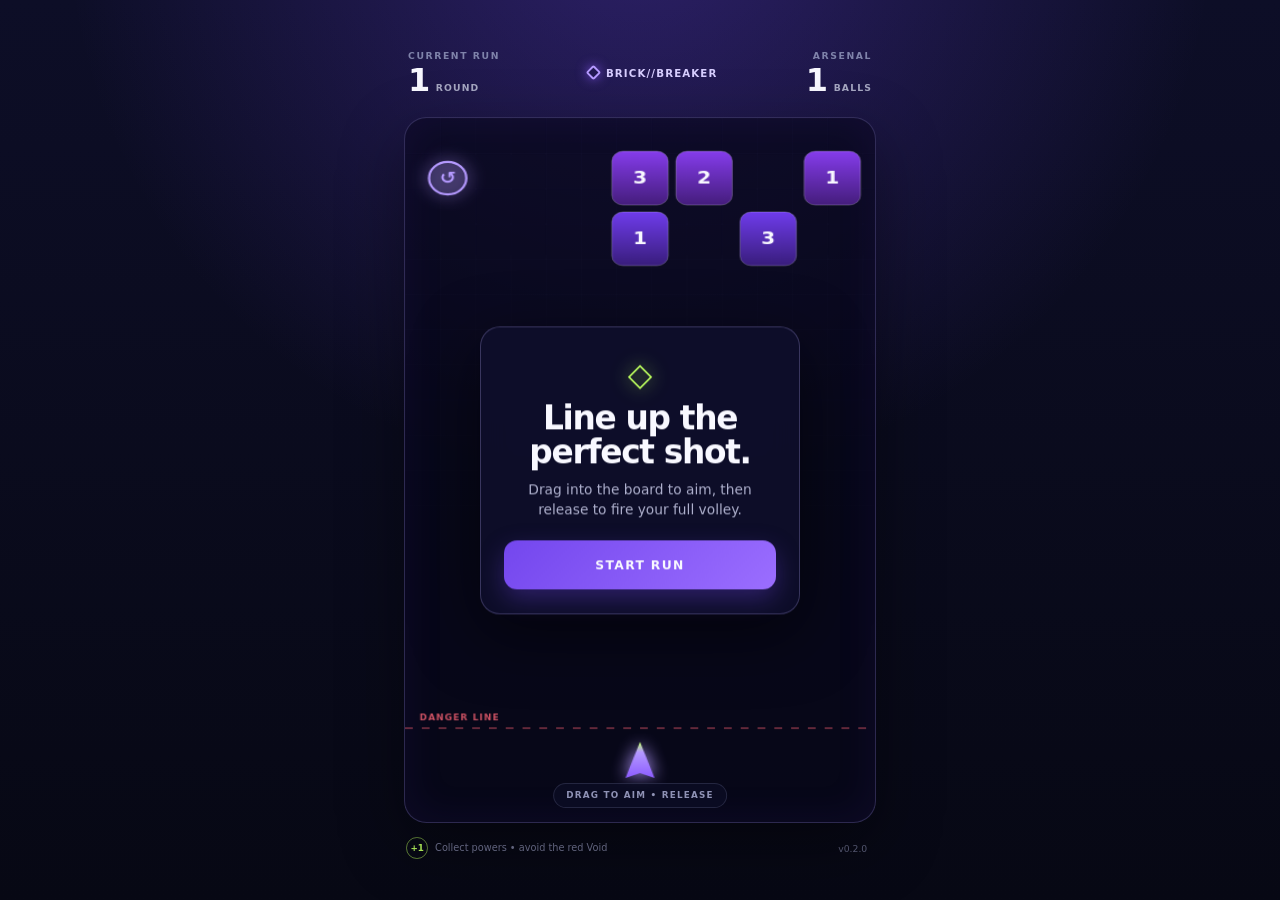
==== index.html @ b4776c62 "Update index.html" ====
<!doctype html>
<html lang="en">
  <head>
    <meta charset="UTF-8" />
    <meta name="viewport" content="width=device-width, initial-scale=1, viewport-fit=cover, user-scalable=no" />
    <meta name="theme-color" content="#08091b" />
    <meta name="description" content="A neon mobile brick-breaker prototype." />
    <title>Brick Breaker Prototype</title>
    <style>
:root {
  color-scheme: dark;
  font-family: Inter, ui-sans-serif, system-ui, -apple-system, BlinkMacSystemFont, "Segoe UI", sans-serif;
  background: #08091b;
  color: #f8f8ff;
  font-synthesis: none;
  --violet: #8c5cff;
  --violet-bright: #b59aff;
  --lime: #bcff5f;
  --cyan: #4fe6ff;
  --coral: #ff6577;
  --panel: rgba(19, 20, 53, 0.86);
}

* {
  box-sizing: border-box;
}

html,
body {
  min-height: 100%;
  margin: 0;
  overscroll-behavior: none;
  background:
    radial-gradient(circle at 50% -10%, rgba(118, 74, 255, 0.3), transparent 36rem),
    linear-gradient(180deg, #0d0e27 0%, #070814 100%);
}

body {
  min-height: 100svh;
  display: grid;
  place-items: center;
  overflow: hidden;
  touch-action: none;
}

button,
input {
  font: inherit;
}

button {
  color: inherit;
}

.app-shell {
  width: min(100%, 31rem);
  height: 100svh;
  max-height: 58rem;
  display: grid;
  grid-template-rows: auto minmax(0, 1fr) auto;
  gap: 0.65rem;
  padding: max(0.7rem, env(safe-area-inset-top)) 0.75rem max(0.65rem, env(safe-area-inset-bottom));
}

.topbar,
.footer-bar {
  display: flex;
  align-items: center;
  justify-content: space-between;
}

.topbar {
  min-height: 4.3rem;
  padding: 0 0.25rem;
}

.eyebrow {
  margin: 0 0 0.18rem;
  color: #7f83aa;
  font-size: 0.58rem;
  font-weight: 800;
  letter-spacing: 0.17em;
}

.stat {
  display: flex;
  align-items: baseline;
  gap: 0.35rem;
  margin: 0;
}

.stat span {
  font-size: clamp(1.45rem, 7vw, 2rem);
  font-weight: 900;
  line-height: 1;
}

.stat small {
  color: #a6a7c2;
  font-size: 0.58rem;
  font-weight: 750;
  letter-spacing: 0.12em;
}

.align-right {
  text-align: right;
}

.align-right .stat {
  justify-content: flex-end;
}

.brand {
  display: flex;
  align-items: center;
  gap: 0.42rem;
  color: #d7ceff;
  font-size: 0.64rem;
  font-weight: 900;
  letter-spacing: 0.11em;
}

.brand-mark {
  width: 0.68rem;
  height: 0.68rem;
  transform: rotate(45deg);
  border: 2px solid var(--violet-bright);
  border-radius: 0.14rem;
  box-shadow: 0 0 12px rgba(140, 92, 255, 0.8);
}

.game-frame {
  position: relative;
  min-height: 0;
  overflow: hidden;
  border: 1px solid rgba(167, 149, 255, 0.24);
  border-radius: 1.4rem;
  background: rgba(7, 8, 25, 0.72);
  box-shadow:
    0 1.4rem 4rem rgba(0, 0, 0, 0.38),
    inset 0 0 2.5rem rgba(85, 52, 190, 0.1);
  isolation: isolate;
}

.game-frame::before {
  content: "";
  position: absolute;
  inset: 0;
  z-index: -1;
  opacity: 0.22;
  background-image:
    linear-gradient(rgba(118, 120, 177, 0.12) 1px, transparent 1px),
    linear-gradient(90deg, rgba(118, 120, 177, 0.12) 1px, transparent 1px);
  background-size: 2.2rem 2.2rem;
  mask-image: linear-gradient(to bottom, black, transparent 82%);
}

#game-canvas {
  width: 100%;
  height: 100%;
  display: block;
  touch-action: none;
}

.overlay-card {
  position: absolute;
  top: 50%;
  left: 50%;
  width: min(84%, 20rem);
  transform: translate(-50%, -50%);
  padding: 1.65rem 1.45rem 1.45rem;
  text-align: center;
  border: 1px solid rgba(188, 176, 255, 0.25);
  border-radius: 1.25rem;
  background: rgba(14, 15, 42, 0.93);
  box-shadow: 0 1.2rem 4rem rgba(0, 0, 0, 0.55);
  backdrop-filter: blur(14px);
  transition: opacity 180ms ease, transform 180ms ease;
}

.overlay-card.hidden {
  pointer-events: none;
  opacity: 0;
  transform: translate(-50%, -46%) scale(0.96);
}

.overlay-card h1,
.overlay-card h2 {
  margin: 0.45rem 0 0.55rem;
  font-size: clamp(1.45rem, 7vw, 2.05rem);
  line-height: 1.05;
  letter-spacing: -0.04em;
}

.overlay-card p:not(.eyebrow) {
  margin: 0 auto 1.25rem;
  color: #aeb0cd;
  font-size: 0.86rem;
  line-height: 1.5;
}

.card-icon {
  display: grid;
  width: 2.5rem;
  height: 2.5rem;
  margin: 0 auto;
  place-items: center;
  color: var(--lime);
  font-size: 2rem;
  text-shadow: 0 0 18px rgba(188, 255, 95, 0.85);
}

.card-icon.danger {
  color: var(--coral);
  text-shadow: 0 0 18px rgba(255, 101, 119, 0.8);
}

.primary-button {
  width: 100%;
  min-height: 3.1rem;
  padding: 0.8rem 1rem;
  border: 0;
  border-radius: 0.82rem;
  background: linear-gradient(135deg, #7447ee, #9b6eff);
  box-shadow: 0 0.6rem 1.5rem rgba(107, 66, 226, 0.34);
  font-size: 0.77rem;
  font-weight: 900;
  letter-spacing: 0.11em;
  cursor: pointer;
}

.primary-button:active {
  transform: translateY(1px);
}

.status-pill {
  position: absolute;
  left: 50%;
  bottom: 0.9rem;
  transform: translateX(-50%);
  padding: 0.42rem 0.75rem;
  white-space: nowrap;
  border: 1px solid rgba(155, 159, 205, 0.18);
  border-radius: 999px;
  background: rgba(13, 14, 37, 0.76);
  color: #8f92b5;
  font-size: 0.55rem;
  font-weight: 800;
  letter-spacing: 0.14em;
  pointer-events: none;
  transition: opacity 160ms ease;
}

.footer-bar {
  min-height: 1.8rem;
  padding: 0 0.15rem;
  color: #767998;
  font-size: 0.61rem;
}

.footer-bar p {
  margin: 0;
}

.pickup-dot {
  display: inline-grid;
  min-width: 1.35rem;
  height: 1.35rem;
  margin-right: 0.25rem;
  place-items: center;
  border: 1px solid rgba(188, 255, 95, 0.5);
  border-radius: 50%;
  color: var(--lime);
  font-size: 0.55rem;
  font-weight: 900;
}

.version-button,
.icon-button {
  border: 0;
  background: transparent;
  cursor: pointer;
}

.version-button {
  padding: 0.4rem;
  color: #5f627e;
  font-size: 0.58rem;
}

.test-dialog {
  width: min(calc(100% - 2rem), 22rem);
  padding: 0;
  border: 1px solid rgba(181, 154, 255, 0.3);
  border-radius: 1.25rem;
  background: #12132f;
  color: #f8f8ff;
  box-shadow: 0 2rem 6rem rgba(0, 0, 0, 0.66);
}

.test-dialog::backdrop {
  background: rgba(4, 5, 15, 0.76);
  backdrop-filter: blur(5px);
}

.test-dialog form {
  display: grid;
  gap: 1rem;
  padding: 1.35rem;
}

.dialog-heading {
  display: flex;
  align-items: flex-start;
  justify-content: space-between;
}

.dialog-heading h2 {
  margin: 0;
  font-size: 1.45rem;
}

.icon-button {
  color: #8d90ad;
  font-size: 1.5rem;
}

.test-dialog label {
  display: grid;
  gap: 0.45rem;
  color: #9fa2c0;
  font-size: 0.72rem;
  font-weight: 750;
}

.test-dialog input {
  width: 100%;
  padding: 0.8rem;
  border: 1px solid rgba(167, 149, 255, 0.2);
  border-radius: 0.7rem;
  outline: none;
  background: #0b0c23;
  color: white;
}

.test-dialog input:focus {
  border-color: var(--violet);
  box-shadow: 0 0 0 3px rgba(140, 92, 255, 0.15);
}

.test-toggle {
  display: flex !important;
  grid-template-columns: none !important;
  align-items: center;
  gap: 0.65rem !important;
}

.test-toggle input {
  width: 1.05rem;
  height: 1.05rem;
  accent-color: var(--violet);
}

@media (min-width: 40rem) and (min-height: 50rem) {
  .app-shell {
    height: min(94svh, 58rem);
  }
}

@media (max-height: 42rem) {
  .app-shell {
    gap: 0.35rem;
    padding-block: 0.35rem;
  }

  .topbar {
    min-height: 3.1rem;
  }

  .footer-bar {
    display: none;
  }
}

    </style>
  </head>
  <body>
    <main class="app-shell">
      <header class="topbar">
        <div>
          <p class="eyebrow">CURRENT RUN</p>
          <p class="stat"><span id="round-value">1</span><small>ROUND</small></p>
        </div>
        <div class="brand" aria-label="Brick Breaker prototype">
          <span class="brand-mark"></span>
          <span>BRICK//BREAKER</span>
        </div>
        <div class="align-right">
          <p class="eyebrow">ARSENAL</p>
          <p class="stat"><span id="ball-value">1</span><small>BALLS</small></p>
        </div>
      </header>

      <section class="game-frame" aria-label="Game board">
        <canvas id="game-canvas" width="420" height="720"></canvas>

        <div id="start-card" class="overlay-card">
          <span class="card-icon">◇</span>
          <h1>Line up the perfect shot.</h1>
          <p>Drag into the board to aim, then release to fire your full volley.</p>
          <button id="start-button" class="primary-button">START RUN</button>
        </div>

        <div id="game-over-card" class="overlay-card hidden">
          <span class="card-icon danger">×</span>
          <p class="eyebrow">RUN OVER</p>
          <h2>Round <span id="final-round">1</span></h2>
          <p>The advancing bricks reached your line.</p>
          <button id="restart-button" class="primary-button">TRY AGAIN</button>
        </div>

        <div id="status-pill" class="status-pill">DRAG TO AIM • RELEASE</div>
      </section>

      <footer class="footer-bar">
        <p><span class="pickup-dot">+1</span> Collect powers • avoid the red Void</p>
        <button id="version-button" class="version-button" aria-label="Version 0.2.0">v0.2.0</button>
      </footer>
    </main>

    <dialog id="test-dialog" class="test-dialog">
      <form method="dialog">
        <div class="dialog-heading">
          <div>
            <p class="eyebrow">HIDDEN TOOL</p>
            <h2>Test Mode</h2>
          </div>
          <button class="icon-button" value="cancel" aria-label="Close test mode">×</button>
        </div>
        <label>
          Starting round
          <input id="test-round" type="number" min="1" max="100" value="1" />
        </label>
        <label>
          Starting balls
          <input id="test-balls" type="number" min="1" max="100" value="1" />
        </label>
        <label class="test-toggle">
          <input id="test-powerups" type="checkbox" />
          Start with every power-up and hazard
        </label>
        <button id="apply-test-button" class="primary-button" value="default">APPLY &amp; RESTART</button>
      </form>
    </dialog>

    <script>
"use strict";

const canvas = document.querySelector("#game-canvas");
const ctx = canvas.getContext("2d");
const roundValue = document.querySelector("#round-value");
const ballValue = document.querySelector("#ball-value");
const startCard = document.querySelector("#start-card");
const gameOverCard = document.querySelector("#game-over-card");
const finalRound = document.querySelector("#final-round");
const statusPill = document.querySelector("#status-pill");
const testDialog = document.querySelector("#test-dialog");
const testRound = document.querySelector("#test-round");
const testBalls = document.querySelector("#test-balls");
const testPowerups = document.querySelector("#test-powerups");

const WORLD = { width: 420, height: 720 };
const SETTINGS = {
  columns: 7,
  sidePadding: 13,
  topPadding: 34,
  rowHeight: 62,
  brickGap: 7,
  brickRadius: 10,
  ballRadius: 5,
  ballSpeed: 520,
  launchInterval: 0.075,
  dangerY: 624,
  launcherY: 663,
  minAimY: 590,
  maxDelta: 1 / 30,
};

const PALETTE = {
  background: "#08091b",
  violet: "#8c5cff",
  brightViolet: "#b59aff",
  lime: "#bcff5f",
  cyan: "#4fe6ff",
  coral: "#ff6577",
  text: "#f8f8ff",
  muted: "#777b9e",
};

const game = {
  state: "intro",
  round: 1,
  ballCount: 1,
  launcherX: WORLD.width / 2,
  aim: { x: 0, y: -1 },
  bricks: [],
  pickups: [],
  balls: [],
  particles: [],
  pointer: null,
  launchQueue: 0,
  launchTimer: 0,
  volleySize: 0,
  lastTime: performance.now(),
  screenShake: 0,
  testStartRound: 1,
  testStartBalls: 1,
  testWithPowerups: false,
  nextBrickId: 1,
  volleyReboundActive: false,
};

function clamp(value, min, max) {
  return Math.max(min, Math.min(max, value));
}

function randomInt(min, max) {
  return Math.floor(Math.random() * (max - min + 1)) + min;
}

function brickWidth() {
  return (WORLD.width - SETTINGS.sidePadding * 2 - SETTINGS.brickGap * (SETTINGS.columns - 1)) / SETTINGS.columns;
}

function cellX(column) {
  return SETTINGS.sidePadding + column * (brickWidth() + SETTINGS.brickGap);
}

function updateHud() {
  roundValue.textContent = game.round;
  ballValue.textContent = game.ballCount;
}

function setStatus(message, visible = true) {
  statusPill.textContent = message;
  statusPill.style.opacity = visible ? "1" : "0";
}

function healthForRound(round) {
  const base = Math.max(1, Math.floor(round * 0.72));
  const spread = Math.max(2, Math.ceil(round * 0.28));
  return randomInt(base, base + spread);
}

function createOpeningBoard() {
  game.bricks = [];
  game.pickups = [];
  spawnRow(SETTINGS.topPadding + SETTINGS.rowHeight, true);
  spawnRow(SETTINGS.topPadding, true);
  if (game.testWithPowerups) addTestPowerups();
}

function pickupAt(column, y, type) {
  return {
    type,
    column,
    x: cellX(column) + brickWidth() / 2,
    y: y + (SETTINGS.rowHeight - SETTINGS.brickGap) / 2,
    radius: type === "void" ? 14 : 16,
    pulse: Math.random() * Math.PI * 2,
  };
}

function choosePickupType(opening) {
  const roll = Math.random();
  if (opening) return roll < 0.72 ? "ball" : roll < 0.88 ? "duplicator" : "rebound";
  if (game.round >= 6 && roll < 0.07) return "void";
  if (roll < 0.43) return "ball";
  if (roll < 0.7) return "duplicator";
  return "rebound";
}

function addTestPowerups() {
  const y = SETTINGS.topPadding + SETTINGS.rowHeight * 2;
  game.pickups.push(
    pickupAt(0, y, "ball"),
    pickupAt(2, y, "duplicator"),
    pickupAt(4, y, "rebound"),
    pickupAt(6, y, "void"),
  );
}

function spawnRow(y = SETTINGS.topPadding, opening = false) {
  const occupied = new Set();
  const targetBricks = opening ? randomInt(2, 3) : randomInt(3, Math.min(6, 3 + Math.floor(game.round / 8)));

  while (occupied.size < targetBricks) {
    occupied.add(randomInt(0, SETTINGS.columns - 1));
  }

  for (const column of occupied) {
    game.bricks.push({
      id: game.nextBrickId++,
      column,
      x: cellX(column),
      y,
      width: brickWidth(),
      height: SETTINGS.rowHeight - SETTINGS.brickGap,
      health: healthForRound(game.round),
      maxHealth: 0,
      flash: 0,
    });
    game.bricks.at(-1).maxHealth = game.bricks.at(-1).health;
  }

  const emptyColumns = Array.from({ length: SETTINGS.columns }, (_, index) => index).filter((column) => !occupied.has(column));
  const pickupChance = opening ? 0.52 : clamp(0.43 - game.round * 0.005, 0.24, 0.43);
  if (emptyColumns.length && Math.random() < pickupChance) {
    const column = emptyColumns[randomInt(0, emptyColumns.length - 1)];
    game.pickups.push(pickupAt(column, y, choosePickupType(opening)));
  }
}

function resetGame() {
  game.round = game.testStartRound;
  game.ballCount = game.testStartBalls;
  game.launcherX = game.testStartRound > 10 ? randomLauncherX() : WORLD.width / 2;
  game.aim = { x: 0, y: -1 };
  game.balls = [];
  game.particles = [];
  game.launchQueue = 0;
  game.launchTimer = 0;
  game.volleySize = 0;
  game.screenShake = 0;
  game.nextBrickId = 1;
  game.volleyReboundActive = false;
  createOpeningBoard();
  updateHud();
  gameOverCard.classList.add("hidden");
  startCard.classList.add("hidden");
  game.state = "ready";
  setStatus("DRAG TO AIM • RELEASE");
}

function randomLauncherX() {
  const edgePadding = 34;
  const previousX = game.launcherX;
  let nextX = previousX;

  // Avoid tiny shifts that would feel accidental rather than deliberate.
  for (let attempt = 0; attempt < 8 && Math.abs(nextX - previousX) < 70; attempt += 1) {
    nextX = randomInt(edgePadding, WORLD.width - edgePadding);
  }

  return nextX;
}

function startVolley() {
  if (game.state !== "aiming" && game.state !== "ready") return;
  game.state = "launching";
  game.volleySize = game.ballCount;
  game.launchQueue = game.volleySize;
  game.launchTimer = 0;
  game.volleyReboundActive = false;
  game.pointer = null;
  setStatus(`VOLLEY ×${game.volleySize}`, false);
}

function makeBall(x, y, vx, vy, options = {}) {
  return {
    x,
    y,
    vx,
    vy,
    radius: SETTINGS.ballRadius,
    trail: [],
    brickContacts: new Set(),
    isDuplicate: Boolean(options.isDuplicate),
    reboundReady: Boolean(options.reboundReady),
    destroyed: false,
  };
}

function launchBall() {
  game.balls.push(makeBall(
    game.launcherX,
    SETTINGS.launcherY - 13,
    game.aim.x * SETTINGS.ballSpeed,
    game.aim.y * SETTINGS.ballSpeed,
    { reboundReady: game.volleyReboundActive },
  ));
  game.launchQueue -= 1;
}

function endVolley() {
  if (game.state === "gameover") return;
  game.state = "transition";
  setStatus("BRICKS ADVANCING");

  window.setTimeout(() => {
    if (game.state === "gameover") return;
    game.round += 1;
    for (const brick of game.bricks) brick.y += SETTINGS.rowHeight;
    for (const pickup of game.pickups) pickup.y += SETTINGS.rowHeight;

    const reachedLine = game.bricks.some((brick) => brick.y + brick.height >= SETTINGS.dangerY);
    if (reachedLine) {
      finishGame();
      return;
    }

    spawnRow();
    if (game.round > 10) game.launcherX = randomLauncherX();
    game.state = "ready";
    updateHud();
    setStatus(game.round > 10 ? "NEW POSITION • DRAG TO AIM" : "DRAG TO AIM • RELEASE");
  }, 430);
}

function finishGame() {
  game.state = "gameover";
  finalRound.textContent = game.round;
  gameOverCard.classList.remove("hidden");
  setStatus("GAME OVER", false);
}

function canvasPoint(event) {
  const rect = canvas.getBoundingClientRect();
  return {
    x: (event.clientX - rect.left) * (WORLD.width / rect.width),
    y: (event.clientY - rect.top) * (WORLD.height / rect.height),
  };
}

function updateAim(point) {
  const dx = point.x - game.launcherX;
  const dy = Math.min(point.y, SETTINGS.minAimY) - SETTINGS.launcherY;
  const length = Math.hypot(dx, dy) || 1;
  let x = dx / length;
  let y = dy / length;
  const maxHorizontal = 0.94;
  x = clamp(x, -maxHorizontal, maxHorizontal);
  y = -Math.sqrt(Math.max(0.12, 1 - x * x));
  game.aim = { x, y };
}

function onPointerDown(event) {
  if (game.state !== "ready" && game.state !== "aiming") return;
  event.preventDefault();
  canvas.setPointerCapture(event.pointerId);
  const point = canvasPoint(event);
  game.pointer = { id: event.pointerId, start: point };
  game.state = "aiming";
  updateAim(point);
  setStatus("RELEASE TO FIRE");
}

function onPointerMove(event) {
  if (!game.pointer || game.pointer.id !== event.pointerId) return;
  event.preventDefault();
  const point = canvasPoint(event);
  updateAim(point);
}

function onPointerUp(event) {
  if (!game.pointer || game.pointer.id !== event.pointerId) return;
  event.preventDefault();
  game.pointer = null;
  startVolley();
}

function circleRectCollision(ball, brick) {
  const nearestX = clamp(ball.x, brick.x, brick.x + brick.width);
  const nearestY = clamp(ball.y, brick.y, brick.y + brick.height);
  const dx = ball.x - nearestX;
  const dy = ball.y - nearestY;
  return dx * dx + dy * dy <= ball.radius * ball.radius ? { nearestX, nearestY, dx, dy } : null;
}

function bounceFromBrick(ball, brick, collision) {
  const previousX = ball.x - ball.vx * 0.002;
  const previousY = ball.y - ball.vy * 0.002;
  const wasLeft = previousX + ball.radius <= brick.x;
  const wasRight = previousX - ball.radius >= brick.x + brick.width;
  const wasAbove = previousY + ball.radius <= brick.y;
  const wasBelow = previousY - ball.radius >= brick.y + brick.height;

  if (wasLeft || wasRight) {
    ball.vx *= -1;
    ball.x = wasLeft ? brick.x - ball.radius - 0.1 : brick.x + brick.width + ball.radius + 0.1;
  } else if (wasAbove || wasBelow) {
    ball.vy *= -1;
    ball.y = wasAbove ? brick.y - ball.radius - 0.1 : brick.y + brick.height + ball.radius + 0.1;
  } else if (Math.abs(collision.dx) > Math.abs(collision.dy)) {
    ball.vx *= -1;
  } else {
    ball.vy *= -1;
  }
}

function damageBrick(brick, ball, collision) {
  bounceFromBrick(ball, brick, collision);
  brick.health -= 1;
  brick.flash = 1;
  createImpact(ball.x, ball.y, brick.health <= 0 ? 10 : 4);

  if (brick.health <= 0) {
    game.bricks = game.bricks.filter((item) => item !== brick);
    game.screenShake = Math.max(game.screenShake, 4);
  }
}

function createImpact(x, y, count) {
  for (let index = 0; index < count; index += 1) {
    const angle = Math.random() * Math.PI * 2;
    const speed = randomInt(35, 120);
    game.particles.push({
      x,
      y,
      vx: Math.cos(angle) * speed,
      vy: Math.sin(angle) * speed,
      life: 0.35 + Math.random() * 0.25,
      size: 1.5 + Math.random() * 2.5,
    });
  }
}

function rotateVelocity(vx, vy, angle) {
  return {
    vx: vx * Math.cos(angle) - vy * Math.sin(angle),
    vy: vx * Math.sin(angle) + vy * Math.cos(angle),
  };
}

function activatePickup(pickup, ball) {
  if (pickup.type === "duplicator" && ball.isDuplicate) return false;

  game.pickups = game.pickups.filter((item) => item !== pickup);

  if (pickup.type === "ball") {
    game.ballCount += 1;
    updateHud();
  } else if (pickup.type === "duplicator") {
    const angle = (Math.random() < 0.5 ? -1 : 1) * 0.18;
    const velocity = rotateVelocity(ball.vx, ball.vy, angle);
    game.balls.push(makeBall(
      pickup.x,
      pickup.y,
      velocity.vx,
      velocity.vy,
      { isDuplicate: true, reboundReady: ball.reboundReady },
    ));
  } else if (pickup.type === "rebound") {
    game.volleyReboundActive = true;
    for (const activeBall of game.balls) {
      if (!activeBall.destroyed) activeBall.reboundReady = true;
    }
  } else if (pickup.type === "void") {
    ball.destroyed = true;
  }

  createImpact(pickup.x, pickup.y, pickup.type === "void" ? 8 : 14);
  return true;
}

function updateBall(ball, dt) {
  const maxStep = 1 / 180;
  const steps = Math.max(1, Math.ceil(dt / maxStep));
  const step = dt / steps;

  for (let index = 0; index < steps; index += 1) {
    ball.x += ball.vx * step;
    ball.y += ball.vy * step;

    if (ball.x - ball.radius <= 0 && ball.vx < 0) {
      ball.x = ball.radius;
      ball.vx *= -1;
    } else if (ball.x + ball.radius >= WORLD.width && ball.vx > 0) {
      ball.x = WORLD.width - ball.radius;
      ball.vx *= -1;
    }

    if (ball.y - ball.radius <= 0 && ball.vy < 0) {
      ball.y = ball.radius;
      ball.vy *= -1;
    }

    if (ball.y + ball.radius >= WORLD.height && ball.vy > 0 && ball.reboundReady) {
      ball.y = WORLD.height - ball.radius;
      ball.vy = -Math.abs(ball.vy);
      ball.reboundReady = false;
      createImpact(ball.x, ball.y, 8);
    }

    const currentBrickContacts = new Set();
    for (const brick of [...game.bricks]) {
      const collision = circleRectCollision(ball, brick);
      if (collision) {
        currentBrickContacts.add(brick.id);
        if (!ball.brickContacts.has(brick.id)) {
          damageBrick(brick, ball, collision);
        }
        break;
      }
    }
    ball.brickContacts = currentBrickContacts;

    for (const pickup of [...game.pickups]) {
      const distance = Math.hypot(ball.x - pickup.x, ball.y - pickup.y);
      if (distance <= ball.radius + pickup.radius && activatePickup(pickup, ball)) {
        if (ball.destroyed) return;
        break;
      }
    }
  }

  ball.trail.unshift({ x: ball.x, y: ball.y });
  if (ball.trail.length > 8) ball.trail.pop();
}

function update(dt) {
  for (const brick of game.bricks) brick.flash = Math.max(0, brick.flash - dt * 7);
  for (const pickup of game.pickups) pickup.pulse += dt * 3;
  game.screenShake = Math.max(0, game.screenShake - dt * 20);

  for (const particle of game.particles) {
    particle.x += particle.vx * dt;
    particle.y += particle.vy * dt;
    particle.vx *= 0.97;
    particle.vy *= 0.97;
    particle.life -= dt;
  }
  game.particles = game.particles.filter((particle) => particle.life > 0);

  if (game.state === "launching" || game.state === "playing") {
    if (game.launchQueue > 0) {
      game.launchTimer -= dt;
      if (game.launchTimer <= 0) {
        launchBall();
        game.launchTimer = SETTINGS.launchInterval;
        game.state = "playing";
      }
    }

    for (const ball of game.balls) updateBall(ball, dt);
    game.balls = game.balls.filter((ball) => !ball.destroyed && ball.y - ball.radius <= WORLD.height + 8);

    if (game.launchQueue === 0 && game.balls.length === 0) endVolley();
  }
}

function roundedRect(x, y, width, height, radius) {
  ctx.beginPath();
  ctx.roundRect(x, y, width, height, radius);
}

function drawDangerLine() {
  ctx.save();
  ctx.setLineDash([7, 8]);
  ctx.strokeStyle = "rgba(255, 101, 119, 0.5)";
  ctx.lineWidth = 1.5;
  ctx.beginPath();
  ctx.moveTo(0, SETTINGS.dangerY);
  ctx.lineTo(WORLD.width, SETTINGS.dangerY);
  ctx.stroke();
  ctx.setLineDash([]);
  ctx.fillStyle = "rgba(255, 101, 119, 0.8)";
  ctx.font = "700 8px system-ui";
  ctx.letterSpacing = "1px";
  ctx.fillText("DANGER LINE", 13, SETTINGS.dangerY - 8);
  ctx.restore();
}

function brickColour(brick) {
  const pressure = clamp((brick.y - 80) / (SETTINGS.dangerY - 100), 0, 1);
  const hue = 265 - pressure * 245;
  return `hsl(${hue} 82% ${58 + brick.flash * 22}%)`;
}

function brickShadowColour(brick) {
  const pressure = clamp((brick.y - 80) / (SETTINGS.dangerY - 100), 0, 1);
  const hue = 265 - pressure * 245;
  return `hsl(${hue} 62% 30%)`;
}

function drawBricks() {
  for (const brick of game.bricks) {
    const colour = brickColour(brick);
    ctx.save();
    roundedRect(brick.x, brick.y, brick.width, brick.height, SETTINGS.brickRadius);
    const gradient = ctx.createLinearGradient(brick.x, brick.y, brick.x, brick.y + brick.height);
    gradient.addColorStop(0, colour);
    gradient.addColorStop(1, brickShadowColour(brick));
    ctx.fillStyle = gradient;
    ctx.fill();
    ctx.strokeStyle = "rgba(255, 255, 255, 0.22)";
    ctx.lineWidth = 1;
    ctx.stroke();

    ctx.fillStyle = PALETTE.text;
    ctx.font = "800 18px system-ui";
    ctx.textAlign = "center";
    ctx.textBaseline = "middle";
    ctx.fillText(brick.health, brick.x + brick.width / 2, brick.y + brick.height / 2 + 1);
    ctx.restore();
  }
}

function drawPickups() {
  for (const pickup of game.pickups) {
    const appearance = {
      ball: { colour: PALETTE.lime, fill: "rgba(188, 255, 95, 0.14)", label: "+1" },
      duplicator: { colour: PALETTE.cyan, fill: "rgba(79, 230, 255, 0.14)", label: "×2" },
      rebound: { colour: PALETTE.brightViolet, fill: "rgba(181, 154, 255, 0.16)", label: "↺" },
      void: { colour: PALETTE.coral, fill: "rgba(7, 8, 25, 0.88)", label: "×" },
    }[pickup.type];
    const pulse = 1 + Math.sin(pickup.pulse) * 0.08;
    ctx.save();
    ctx.translate(pickup.x, pickup.y);
    ctx.scale(pulse, pulse);
    ctx.shadowColor = appearance.colour;
    ctx.shadowBlur = pickup.type === "void" ? 10 : 17;
    ctx.fillStyle = appearance.fill;
    ctx.strokeStyle = appearance.colour;
    ctx.lineWidth = 2;
    if (pickup.type === "void") ctx.setLineDash([3, 3]);
    ctx.beginPath();
    ctx.arc(0, 0, pickup.radius, 0, Math.PI * 2);
    ctx.fill();
    ctx.stroke();
    ctx.setLineDash([]);
    ctx.shadowBlur = 0;
    ctx.fillStyle = appearance.colour;
    ctx.font = pickup.type === "rebound" ? "900 17px system-ui" : "900 11px system-ui";
    ctx.textAlign = "center";
    ctx.textBaseline = "middle";
    ctx.fillText(appearance.label, 0, 1);
    ctx.restore();
  }
}

function drawAimGuide() {
  if (game.state !== "ready" && game.state !== "aiming") return;
  const origin = { x: game.launcherX, y: SETTINGS.launcherY - 14 };
  let point = { ...origin };
  let direction = { ...game.aim };
  let remaining = 370;

  ctx.save();
  ctx.strokeStyle = game.state === "aiming" ? "rgba(188, 255, 95, 0.82)" : "rgba(188, 255, 95, 0.38)";
  ctx.lineWidth = 2;
  ctx.setLineDash([3, 9]);
  ctx.beginPath();
  ctx.moveTo(point.x, point.y);

  for (let bounce = 0; bounce < 3 && remaining > 0; bounce += 1) {
    const distanceToSide = direction.x > 0
      ? (WORLD.width - 8 - point.x) / direction.x
      : (8 - point.x) / direction.x;
    const distanceToTop = (8 - point.y) / direction.y;
    const distance = Math.min(
      remaining,
      distanceToSide > 0 ? distanceToSide : Infinity,
      distanceToTop > 0 ? distanceToTop : Infinity,
    );
    point = { x: point.x + direction.x * distance, y: point.y + direction.y * distance };
    ctx.lineTo(point.x, point.y);
    remaining -= distance;
    if (distance === distanceToSide) direction.x *= -1;
    if (distance === distanceToTop) direction.y *= -1;
  }

  ctx.stroke();
  ctx.restore();
}

function drawLauncher() {
  ctx.save();
  ctx.translate(game.launcherX, SETTINGS.launcherY);
  const angle = Math.atan2(game.aim.y, game.aim.x) + Math.PI / 2;
  ctx.rotate(angle);
  ctx.shadowColor = PALETTE.brightViolet;
  ctx.shadowBlur = 16;
  const gradient = ctx.createLinearGradient(0, -25, 0, 12);
  gradient.addColorStop(0, PALETTE.lime);
  gradient.addColorStop(0.28, PALETTE.brightViolet);
  gradient.addColorStop(1, PALETTE.violet);
  ctx.fillStyle = gradient;
  ctx.beginPath();
  ctx.moveTo(0, -25);
  ctx.lineTo(13, 12);
  ctx.lineTo(0, 7);
  ctx.lineTo(-13, 12);
  ctx.closePath();
  ctx.fill();
  ctx.restore();

}

function drawBalls() {
  for (const ball of game.balls) {
    for (let index = ball.trail.length - 1; index >= 0; index -= 1) {
      const point = ball.trail[index];
      const opacity = (ball.trail.length - index) / ball.trail.length * 0.12;
      ctx.fillStyle = `rgba(79, 230, 255, ${opacity})`;
      ctx.beginPath();
      ctx.arc(point.x, point.y, ball.radius * (1 - index * 0.055), 0, Math.PI * 2);
      ctx.fill();
    }
    ctx.save();
    ctx.shadowColor = PALETTE.cyan;
    ctx.shadowBlur = 13;
    ctx.fillStyle = "#e9fcff";
    ctx.beginPath();
    ctx.arc(ball.x, ball.y, ball.radius, 0, Math.PI * 2);
    ctx.fill();
    if (ball.reboundReady) {
      ctx.shadowBlur = 7;
      ctx.strokeStyle = PALETTE.brightViolet;
      ctx.lineWidth = 1.5;
      ctx.beginPath();
      ctx.arc(ball.x, ball.y, ball.radius + 3, 0, Math.PI * 2);
      ctx.stroke();
    }
    ctx.restore();
  }
}

function drawParticles() {
  for (const particle of game.particles) {
    ctx.globalAlpha = clamp(particle.life * 2, 0, 1);
    ctx.fillStyle = PALETTE.lime;
    ctx.fillRect(particle.x, particle.y, particle.size, particle.size);
  }
  ctx.globalAlpha = 1;
}

function draw() {
  ctx.clearRect(0, 0, WORLD.width, WORLD.height);
  const shakeX = game.screenShake ? (Math.random() - 0.5) * game.screenShake : 0;
  const shakeY = game.screenShake ? (Math.random() - 0.5) * game.screenShake : 0;
  ctx.save();
  ctx.translate(shakeX, shakeY);
  drawDangerLine();
  drawBricks();
  drawPickups();
  drawAimGuide();
  drawLauncher();
  drawBalls();
  drawParticles();
  ctx.restore();
}

function frame(now) {
  const dt = Math.min((now - game.lastTime) / 1000, SETTINGS.maxDelta);
  game.lastTime = now;
  update(dt);
  draw();
  requestAnimationFrame(frame);
}

canvas.addEventListener("pointerdown", onPointerDown);
canvas.addEventListener("pointermove", onPointerMove);
canvas.addEventListener("pointerup", onPointerUp);
canvas.addEventListener("pointercancel", onPointerUp);

document.querySelector("#start-button").addEventListener("click", resetGame);
document.querySelector("#restart-button").addEventListener("click", resetGame);

let versionTaps = 0;
let versionTimer;
document.querySelector("#version-button").addEventListener("click", () => {
  versionTaps += 1;
  window.clearTimeout(versionTimer);
  versionTimer = window.setTimeout(() => { versionTaps = 0; }, 1800);
  if (versionTaps >= 5) {
    versionTaps = 0;
    testRound.value = game.testStartRound;
    testBalls.value = game.testStartBalls;
    testPowerups.checked = game.testWithPowerups;
    testDialog.showModal();
  }
});

document.querySelector("#apply-test-button").addEventListener("click", (event) => {
  event.preventDefault();
  game.testStartRound = clamp(Number.parseInt(testRound.value, 10) || 1, 1, 100);
  game.testStartBalls = clamp(Number.parseInt(testBalls.value, 10) || 1, 1, 100);
  game.testWithPowerups = testPowerups.checked;
  testDialog.close();
  resetGame();
});

createOpeningBoard();
updateHud();
requestAnimationFrame(frame);

    </script>
  </body>
</html>
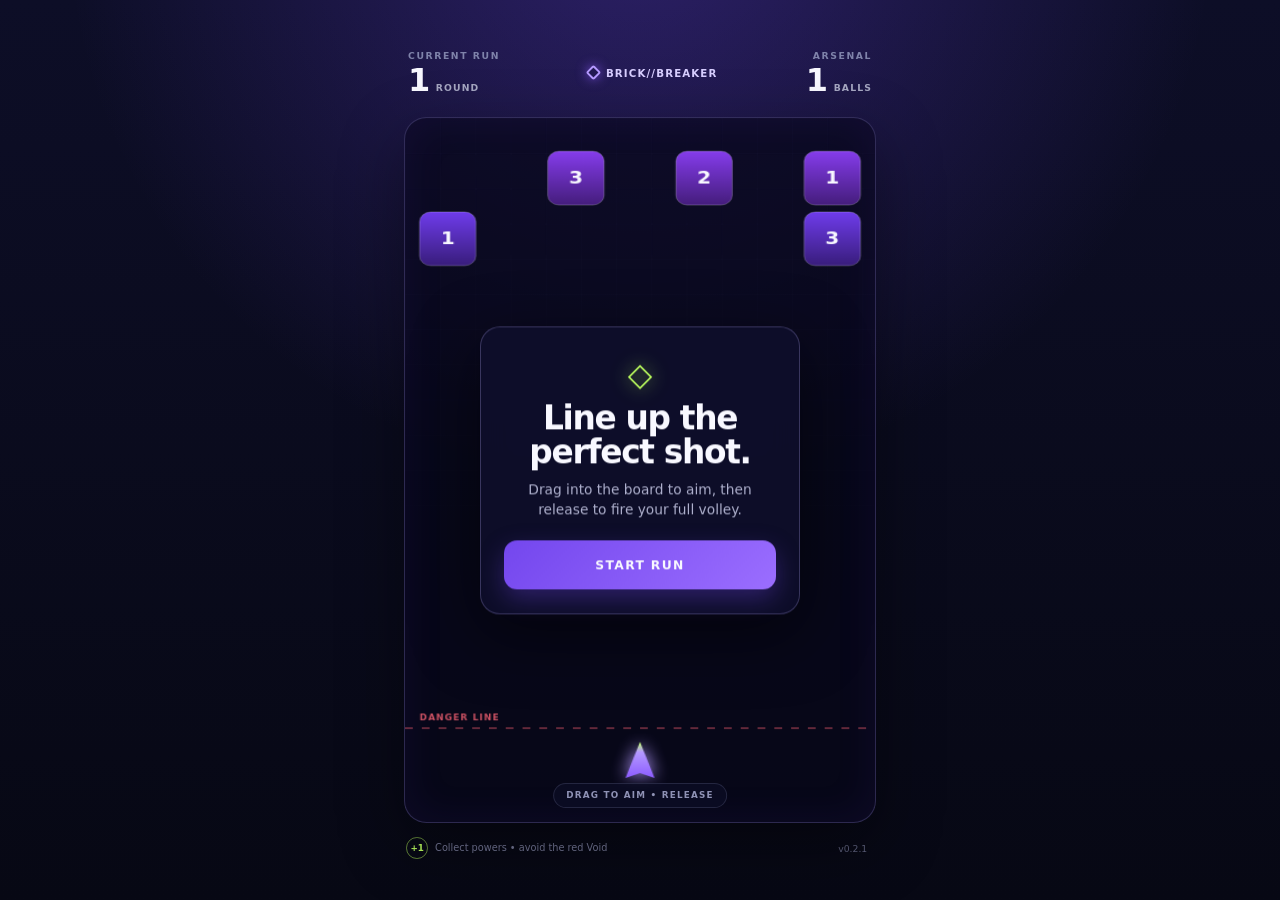
==== commit 1d009c79: "Update index.html" ====
--- a/index.html
+++ b/index.html
@@ -424,7 +424,7 @@
 
       <footer class="footer-bar">
         <p><span class="pickup-dot">+1</span> Collect powers • avoid the red Void</p>
-        <button id="version-button" class="version-button" aria-label="Version 0.2.0">v0.2.0</button>
+        <button id="version-button" class="version-button" aria-label="Version 0.2.1">v0.2.1</button>
       </footer>
     </main>
 
@@ -517,6 +517,7 @@
   testStartBalls: 1,
   testWithPowerups: false,
   nextBrickId: 1,
+  nextPickupId: 1,
   volleyReboundActive: false,
 };
 
@@ -562,13 +563,50 @@
 
 function pickupAt(column, y, type) {
   return {
+    id: game.nextPickupId++,
     type,
     column,
     x: cellX(column) + brickWidth() / 2,
     y: y + (SETTINGS.rowHeight - SETTINGS.brickGap) / 2,
     radius: type === "void" ? 14 : 16,
     pulse: Math.random() * Math.PI * 2,
+    activated: false,
   };
+}
+
+function chooseBrickColumns(target, y) {
+  const available = Array.from({ length: SETTINGS.columns }, (_, column) => column);
+  const selected = [];
+
+  while (selected.length < target && available.length) {
+    const nonAdjacent = available.filter((column) => selected.every((chosen) => Math.abs(column - chosen) > 1));
+    const candidates = nonAdjacent.length ? nonAdjacent : available;
+    let bestScore = -Infinity;
+    let bestColumns = [];
+
+    for (const column of candidates) {
+      const spacing = selected.length
+        ? Math.min(...selected.map((chosen) => Math.abs(column - chosen)))
+        : 2;
+      const verticalNeighbour = game.bricks.some((brick) => (
+        brick.column === column && Math.abs(brick.y - y) <= SETTINGS.rowHeight + 1
+      ));
+      const score = spacing - (verticalNeighbour ? 0.75 : 0);
+
+      if (score > bestScore) {
+        bestScore = score;
+        bestColumns = [column];
+      } else if (score === bestScore) {
+        bestColumns.push(column);
+      }
+    }
+
+    const chosen = bestColumns[randomInt(0, bestColumns.length - 1)];
+    selected.push(chosen);
+    available.splice(available.indexOf(chosen), 1);
+  }
+
+  return new Set(selected);
 }
 
 function choosePickupType(opening) {
@@ -591,12 +629,8 @@
 }
 
 function spawnRow(y = SETTINGS.topPadding, opening = false) {
-  const occupied = new Set();
   const targetBricks = opening ? randomInt(2, 3) : randomInt(3, Math.min(6, 3 + Math.floor(game.round / 8)));
-
-  while (occupied.size < targetBricks) {
-    occupied.add(randomInt(0, SETTINGS.columns - 1));
-  }
+  const occupied = chooseBrickColumns(targetBricks, y);
 
   for (const column of occupied) {
     game.bricks.push({
@@ -633,6 +667,7 @@
   game.volleySize = 0;
   game.screenShake = 0;
   game.nextBrickId = 1;
+  game.nextPickupId = 1;
   game.volleyReboundActive = false;
   createOpeningBoard();
   updateHud();
@@ -675,6 +710,7 @@
     radius: SETTINGS.ballRadius,
     trail: [],
     brickContacts: new Set(),
+    duplicatorsUsed: new Set(),
     isDuplicate: Boolean(options.isDuplicate),
     reboundReady: Boolean(options.reboundReady),
     destroyed: false,
@@ -700,6 +736,7 @@
   window.setTimeout(() => {
     if (game.state === "gameover") return;
     game.round += 1;
+    game.pickups = game.pickups.filter((pickup) => !(pickup.type === "duplicator" && pickup.activated));
     for (const brick of game.bricks) brick.y += SETTINGS.rowHeight;
     for (const pickup of game.pickups) pickup.y += SETTINGS.rowHeight;
 
@@ -833,14 +870,11 @@
 }
 
 function activatePickup(pickup, ball) {
-  if (pickup.type === "duplicator" && ball.isDuplicate) return false;
-
-  game.pickups = game.pickups.filter((item) => item !== pickup);
-
-  if (pickup.type === "ball") {
-    game.ballCount += 1;
-    updateHud();
-  } else if (pickup.type === "duplicator") {
+  if (pickup.type === "duplicator") {
+    if (ball.isDuplicate || ball.duplicatorsUsed.has(pickup.id)) return false;
+    ball.duplicatorsUsed.add(pickup.id);
+    pickup.activated = true;
+
     const angle = (Math.random() < 0.5 ? -1 : 1) * 0.18;
     const velocity = rotateVelocity(ball.vx, ball.vy, angle);
     game.balls.push(makeBall(
@@ -850,6 +884,15 @@
       velocity.vy,
       { isDuplicate: true, reboundReady: ball.reboundReady },
     ));
+    createImpact(pickup.x, pickup.y, 14);
+    return true;
+  }
+
+  game.pickups = game.pickups.filter((item) => item !== pickup);
+
+  if (pickup.type === "ball") {
+    game.ballCount += 1;
+    updateHud();
   } else if (pickup.type === "rebound") {
     game.volleyReboundActive = true;
     for (const activeBall of game.balls) {
@@ -1099,18 +1142,21 @@
 
 function drawBalls() {
   for (const ball of game.balls) {
+    const trailRgb = ball.isDuplicate ? "188, 255, 95" : "79, 230, 255";
+    const ballColour = ball.isDuplicate ? PALETTE.lime : "#e9fcff";
+    const glowColour = ball.isDuplicate ? PALETTE.lime : PALETTE.cyan;
     for (let index = ball.trail.length - 1; index >= 0; index -= 1) {
       const point = ball.trail[index];
       const opacity = (ball.trail.length - index) / ball.trail.length * 0.12;
-      ctx.fillStyle = `rgba(79, 230, 255, ${opacity})`;
+      ctx.fillStyle = `rgba(${trailRgb}, ${opacity})`;
       ctx.beginPath();
       ctx.arc(point.x, point.y, ball.radius * (1 - index * 0.055), 0, Math.PI * 2);
       ctx.fill();
     }
     ctx.save();
-    ctx.shadowColor = PALETTE.cyan;
+    ctx.shadowColor = glowColour;
     ctx.shadowBlur = 13;
-    ctx.fillStyle = "#e9fcff";
+    ctx.fillStyle = ballColour;
     ctx.beginPath();
     ctx.arc(ball.x, ball.y, ball.radius, 0, Math.PI * 2);
     ctx.fill();
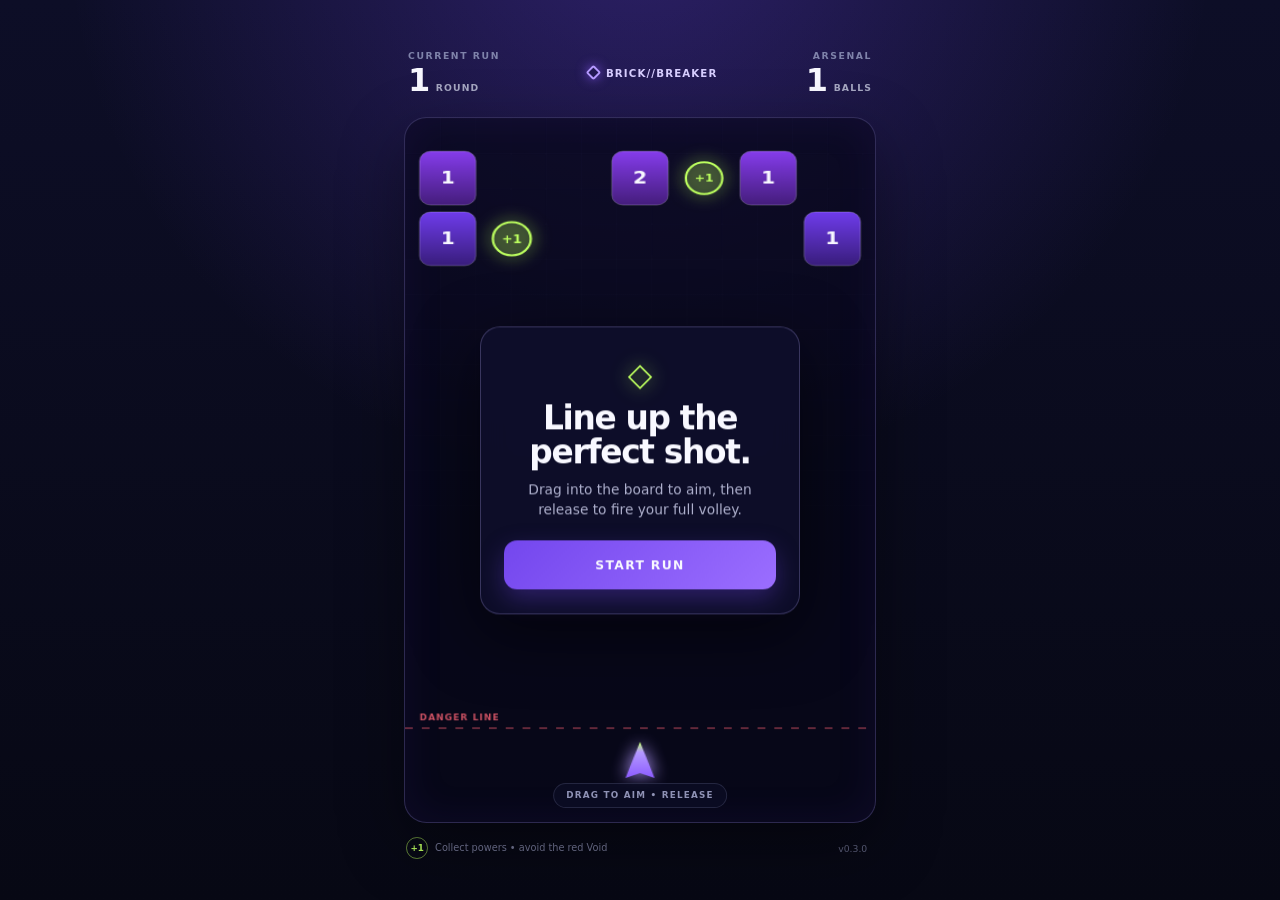
==== commit bd92faf3: "Update index.html" ====
--- a/index.html
+++ b/index.html
@@ -424,7 +424,7 @@
 
       <footer class="footer-bar">
         <p><span class="pickup-dot">+1</span> Collect powers • avoid the red Void</p>
-        <button id="version-button" class="version-button" aria-label="Version 0.2.1">v0.2.1</button>
+        <button id="version-button" class="version-button" aria-label="Version 0.3.0">v0.3.0</button>
       </footer>
     </main>
 
@@ -518,6 +518,7 @@
   testWithPowerups: false,
   nextBrickId: 1,
   nextPickupId: 1,
+  rowsSinceExtraBall: 0,
   volleyReboundActive: false,
 };
 
@@ -548,15 +549,16 @@
 }
 
 function healthForRound(round) {
-  const base = Math.max(1, Math.floor(round * 0.72));
-  const spread = Math.max(2, Math.ceil(round * 0.28));
+  const arsenalAdjustment = Math.min(8, Math.max(0, game.ballCount - 1)) * 0.28;
+  const base = Math.max(1, Math.floor(round * 0.48 + arsenalAdjustment));
+  const spread = Math.max(1, Math.ceil(round * 0.14));
   return randomInt(base, base + spread);
 }
 
 function createOpeningBoard() {
   game.bricks = [];
   game.pickups = [];
-  spawnRow(SETTINGS.topPadding + SETTINGS.rowHeight, true);
+  spawnRow(SETTINGS.topPadding + SETTINGS.rowHeight, true, "ball");
   spawnRow(SETTINGS.topPadding, true);
   if (game.testWithPowerups) addTestPowerups();
 }
@@ -609,6 +611,17 @@
   return new Set(selected);
 }
 
+function formationColumns(target) {
+  const formations = {
+    3: [[0, 3, 6], [0, 2, 5], [1, 4, 6], [0, 3, 5]],
+    4: [[0, 2, 4, 6], [0, 1, 4, 6], [0, 2, 5, 6], [1, 2, 4, 6]],
+    5: [[0, 1, 3, 5, 6], [0, 2, 3, 5, 6], [0, 1, 3, 4, 6]],
+    6: [[0, 1, 2, 4, 5, 6], [0, 1, 3, 4, 5, 6], [0, 1, 2, 3, 5, 6]],
+  };
+  const options = formations[target];
+  return new Set(options[randomInt(0, options.length - 1)]);
+}
+
 function choosePickupType(opening) {
   const roll = Math.random();
   if (opening) return roll < 0.72 ? "ball" : roll < 0.88 ? "duplicator" : "rebound";
@@ -628,9 +641,10 @@
   );
 }
 
-function spawnRow(y = SETTINGS.topPadding, opening = false) {
+function spawnRow(y = SETTINGS.topPadding, opening = false, forcedPickup = null) {
   const targetBricks = opening ? randomInt(2, 3) : randomInt(3, Math.min(6, 3 + Math.floor(game.round / 8)));
-  const occupied = chooseBrickColumns(targetBricks, y);
+  const useFormation = !opening && game.round >= 5 && (game.round % 5 === 0 || Math.random() < 0.45);
+  const occupied = useFormation ? formationColumns(targetBricks) : chooseBrickColumns(targetBricks, y);
 
   for (const column of occupied) {
     game.bricks.push({
@@ -649,9 +663,15 @@
 
   const emptyColumns = Array.from({ length: SETTINGS.columns }, (_, index) => index).filter((column) => !occupied.has(column));
   const pickupChance = opening ? 0.52 : clamp(0.43 - game.round * 0.005, 0.24, 0.43);
-  if (emptyColumns.length && Math.random() < pickupChance) {
+  if (!opening) game.rowsSinceExtraBall += 1;
+  const needsExtraBall = !opening && game.ballCount < 8 && game.rowsSinceExtraBall >= 3;
+  const pickupType = forcedPickup || (needsExtraBall ? "ball" : null);
+
+  if (emptyColumns.length && (pickupType || Math.random() < pickupChance)) {
     const column = emptyColumns[randomInt(0, emptyColumns.length - 1)];
-    game.pickups.push(pickupAt(column, y, choosePickupType(opening)));
+    const type = pickupType || choosePickupType(opening);
+    game.pickups.push(pickupAt(column, y, type));
+    if (type === "ball") game.rowsSinceExtraBall = 0;
   }
 }
 
@@ -668,6 +688,7 @@
   game.screenShake = 0;
   game.nextBrickId = 1;
   game.nextPickupId = 1;
+  game.rowsSinceExtraBall = 0;
   game.volleyReboundActive = false;
   createOpeningBoard();
   updateHud();
@@ -739,6 +760,7 @@
     game.pickups = game.pickups.filter((pickup) => !(pickup.type === "duplicator" && pickup.activated));
     for (const brick of game.bricks) brick.y += SETTINGS.rowHeight;
     for (const pickup of game.pickups) pickup.y += SETTINGS.rowHeight;
+    game.pickups = game.pickups.filter((pickup) => pickup.y - pickup.radius <= WORLD.height);
 
     const reachedLine = game.bricks.some((brick) => brick.y + brick.height >= SETTINGS.dangerY);
     if (reachedLine) {
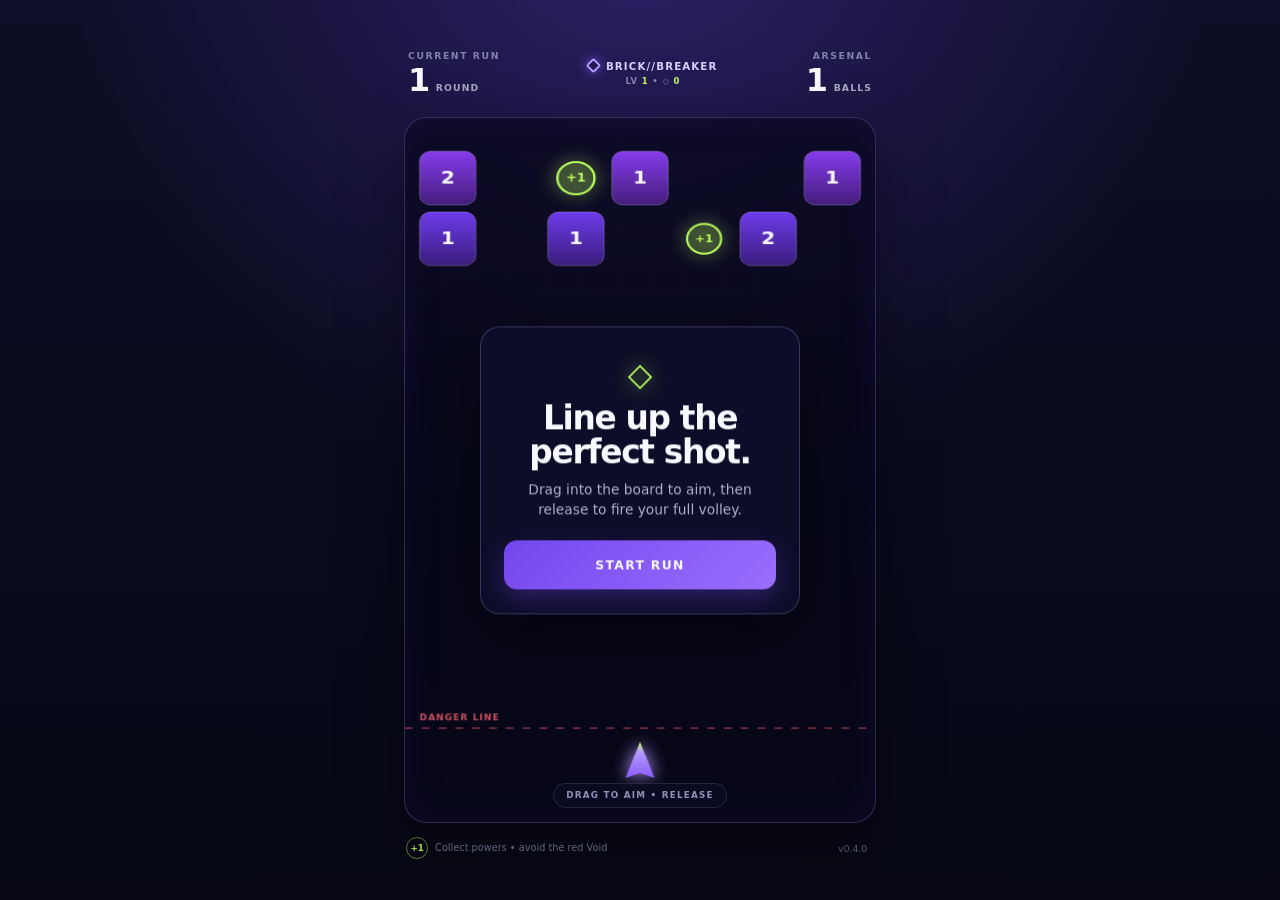
==== commit 014677ff: "Update index.html" ====
--- a/index.html
+++ b/index.html
@@ -120,6 +120,23 @@
   letter-spacing: 0.11em;
 }
 
+.brand-stack {
+  display: grid;
+  justify-items: center;
+  gap: 0.24rem;
+}
+
+.profile-mini {
+  color: #7f83aa;
+  font-size: 0.53rem;
+  font-weight: 800;
+  letter-spacing: 0.1em;
+}
+
+.profile-mini b {
+  color: var(--lime);
+}
+
 .brand-mark {
   width: 0.68rem;
   height: 0.68rem;
@@ -213,6 +230,38 @@
 .card-icon.danger {
   color: var(--coral);
   text-shadow: 0 0 18px rgba(255, 101, 119, 0.8);
+}
+
+.reward-panel {
+  display: grid;
+  grid-template-columns: 1fr 1fr;
+  gap: 0.55rem;
+  margin: 0.95rem 0 0.75rem;
+}
+
+.reward-panel span {
+  padding: 0.65rem 0.4rem;
+  border: 1px solid rgba(181, 154, 255, 0.18);
+  border-radius: 0.7rem;
+  background: rgba(8, 9, 27, 0.58);
+  color: #989bb9;
+  font-size: 0.62rem;
+  font-weight: 800;
+  letter-spacing: 0.08em;
+}
+
+.reward-panel b {
+  color: var(--lime);
+  font-size: 0.92rem;
+}
+
+.level-up-message {
+  min-height: 1rem;
+  margin-bottom: 0.8rem;
+  color: var(--cyan);
+  font-size: 0.68rem;
+  font-weight: 900;
+  letter-spacing: 0.1em;
 }
 
 .primary-button {
@@ -391,9 +440,12 @@
           <p class="eyebrow">CURRENT RUN</p>
           <p class="stat"><span id="round-value">1</span><small>ROUND</small></p>
         </div>
-        <div class="brand" aria-label="Brick Breaker prototype">
-          <span class="brand-mark"></span>
-          <span>BRICK//BREAKER</span>
+        <div class="brand-stack">
+          <div class="brand" aria-label="Brick Breaker prototype">
+            <span class="brand-mark"></span>
+            <span>BRICK//BREAKER</span>
+          </div>
+          <div class="profile-mini">LV <b id="player-level">1</b> • ◇ <b id="prism-value">0</b></div>
         </div>
         <div class="align-right">
           <p class="eyebrow">ARSENAL</p>
@@ -416,6 +468,11 @@
           <p class="eyebrow">RUN OVER</p>
           <h2>Round <span id="final-round">1</span></h2>
           <p>The advancing bricks reached your line.</p>
+          <div class="reward-panel">
+            <span>+<b id="earned-xp">0</b> XP</span>
+            <span>+<b id="earned-prisms">0</b> PRISMS</span>
+          </div>
+          <div id="level-up-message" class="level-up-message"></div>
           <button id="restart-button" class="primary-button">TRY AGAIN</button>
         </div>
 
@@ -424,7 +481,7 @@
 
       <footer class="footer-bar">
         <p><span class="pickup-dot">+1</span> Collect powers • avoid the red Void</p>
-        <button id="version-button" class="version-button" aria-label="Version 0.3.0">v0.3.0</button>
+        <button id="version-button" class="version-button" aria-label="Version 0.4.0">v0.4.0</button>
       </footer>
     </main>
 
@@ -463,6 +520,11 @@
 const startCard = document.querySelector("#start-card");
 const gameOverCard = document.querySelector("#game-over-card");
 const finalRound = document.querySelector("#final-round");
+const playerLevel = document.querySelector("#player-level");
+const prismValue = document.querySelector("#prism-value");
+const earnedXp = document.querySelector("#earned-xp");
+const earnedPrisms = document.querySelector("#earned-prisms");
+const levelUpMessage = document.querySelector("#level-up-message");
 const statusPill = document.querySelector("#status-pill");
 const testDialog = document.querySelector("#test-dialog");
 const testRound = document.querySelector("#test-round");
@@ -496,6 +558,24 @@
   text: "#f8f8ff",
   muted: "#777b9e",
 };
+
+const SAVE_KEY = "brick-breaker-progress-v1";
+
+function loadProgress() {
+  try {
+    const saved = JSON.parse(localStorage.getItem(SAVE_KEY));
+    if (!saved || typeof saved !== "object") throw new Error("No valid save");
+    return {
+      level: Math.max(1, Number.parseInt(saved.level, 10) || 1),
+      xp: Math.max(0, Number.parseInt(saved.xp, 10) || 0),
+      prisms: Math.max(0, Number.parseInt(saved.prisms, 10) || 0),
+    };
+  } catch {
+    return { level: 1, xp: 0, prisms: 0 };
+  }
+}
+
+const profile = loadProgress();
 
 const game = {
   state: "intro",
@@ -519,7 +599,8 @@
   nextBrickId: 1,
   nextPickupId: 1,
   rowsSinceExtraBall: 0,
-  volleyReboundActive: false,
+  bricksDestroyed: 0,
+  rewardsAwarded: false,
 };
 
 function clamp(value, min, max) {
@@ -541,6 +622,43 @@
 function updateHud() {
   roundValue.textContent = game.round;
   ballValue.textContent = game.ballCount;
+}
+
+function updateProfileHud() {
+  playerLevel.textContent = profile.level;
+  prismValue.textContent = profile.prisms;
+}
+
+function xpForLevel(level) {
+  return 100 + (level - 1) * 50;
+}
+
+function saveProgress() {
+  try {
+    localStorage.setItem(SAVE_KEY, JSON.stringify(profile));
+  } catch {
+    // Progress remains available for this session if storage is unavailable.
+  }
+}
+
+function awardRunRewards() {
+  if (game.rewardsAwarded) return { xp: 0, prisms: 0, levels: 0 };
+  game.rewardsAwarded = true;
+  const completedRounds = Math.max(0, game.round - 1);
+  const xp = Math.max(5, completedRounds * 6 + game.bricksDestroyed * 3);
+  const prisms = Math.max(1, Math.floor(completedRounds / 2) + Math.floor(game.bricksDestroyed / 4));
+  const startingLevel = profile.level;
+
+  profile.xp += xp;
+  profile.prisms += prisms;
+  while (profile.xp >= xpForLevel(profile.level)) {
+    profile.xp -= xpForLevel(profile.level);
+    profile.level += 1;
+  }
+
+  saveProgress();
+  updateProfileHud();
+  return { xp, prisms, levels: profile.level - startingLevel };
 }
 
 function setStatus(message, visible = true) {
@@ -689,7 +807,8 @@
   game.nextBrickId = 1;
   game.nextPickupId = 1;
   game.rowsSinceExtraBall = 0;
-  game.volleyReboundActive = false;
+  game.bricksDestroyed = 0;
+  game.rewardsAwarded = false;
   createOpeningBoard();
   updateHud();
   gameOverCard.classList.add("hidden");
@@ -717,7 +836,6 @@
   game.volleySize = game.ballCount;
   game.launchQueue = game.volleySize;
   game.launchTimer = 0;
-  game.volleyReboundActive = false;
   game.pointer = null;
   setStatus(`VOLLEY ×${game.volleySize}`, false);
 }
@@ -744,7 +862,6 @@
     SETTINGS.launcherY - 13,
     game.aim.x * SETTINGS.ballSpeed,
     game.aim.y * SETTINGS.ballSpeed,
-    { reboundReady: game.volleyReboundActive },
   ));
   game.launchQueue -= 1;
 }
@@ -757,7 +874,9 @@
   window.setTimeout(() => {
     if (game.state === "gameover") return;
     game.round += 1;
-    game.pickups = game.pickups.filter((pickup) => !(pickup.type === "duplicator" && pickup.activated));
+    game.pickups = game.pickups.filter((pickup) => !(
+      (pickup.type === "duplicator" || pickup.type === "void") && pickup.activated
+    ));
     for (const brick of game.bricks) brick.y += SETTINGS.rowHeight;
     for (const pickup of game.pickups) pickup.y += SETTINGS.rowHeight;
     game.pickups = game.pickups.filter((pickup) => pickup.y - pickup.radius <= WORLD.height);
@@ -779,6 +898,12 @@
 function finishGame() {
   game.state = "gameover";
   finalRound.textContent = game.round;
+  const rewards = awardRunRewards();
+  earnedXp.textContent = rewards.xp;
+  earnedPrisms.textContent = rewards.prisms;
+  levelUpMessage.textContent = rewards.levels > 0
+    ? `LEVEL UP! NOW LEVEL ${profile.level}`
+    : `${profile.xp} / ${xpForLevel(profile.level)} XP TO NEXT LEVEL`;
   gameOverCard.classList.remove("hidden");
   setStatus("GAME OVER", false);
 }
@@ -865,6 +990,7 @@
 
   if (brick.health <= 0) {
     game.bricks = game.bricks.filter((item) => item !== brick);
+    game.bricksDestroyed += 1;
     game.screenShake = Math.max(game.screenShake, 4);
   }
 }
@@ -897,16 +1023,23 @@
     ball.duplicatorsUsed.add(pickup.id);
     pickup.activated = true;
 
-    const angle = (Math.random() < 0.5 ? -1 : 1) * 0.18;
+    const angle = (Math.random() < 0.5 ? -1 : 1) * (0.49 + Math.random() * 0.35);
     const velocity = rotateVelocity(ball.vx, ball.vy, angle);
     game.balls.push(makeBall(
       pickup.x,
       pickup.y,
       velocity.vx,
       velocity.vy,
-      { isDuplicate: true, reboundReady: ball.reboundReady },
+      { isDuplicate: true },
     ));
     createImpact(pickup.x, pickup.y, 14);
+    return true;
+  }
+
+  if (pickup.type === "void") {
+    pickup.activated = true;
+    ball.destroyed = true;
+    createImpact(pickup.x, pickup.y, 8);
     return true;
   }
 
@@ -916,15 +1049,10 @@
     game.ballCount += 1;
     updateHud();
   } else if (pickup.type === "rebound") {
-    game.volleyReboundActive = true;
-    for (const activeBall of game.balls) {
-      if (!activeBall.destroyed) activeBall.reboundReady = true;
-    }
-  } else if (pickup.type === "void") {
-    ball.destroyed = true;
-  }
-
-  createImpact(pickup.x, pickup.y, pickup.type === "void" ? 8 : 14);
+    ball.reboundReady = true;
+  }
+
+  createImpact(pickup.x, pickup.y, 14);
   return true;
 }
 
@@ -1261,6 +1389,7 @@
 
 createOpeningBoard();
 updateHud();
+updateProfileHud();
 requestAnimationFrame(frame);
 
     </script>
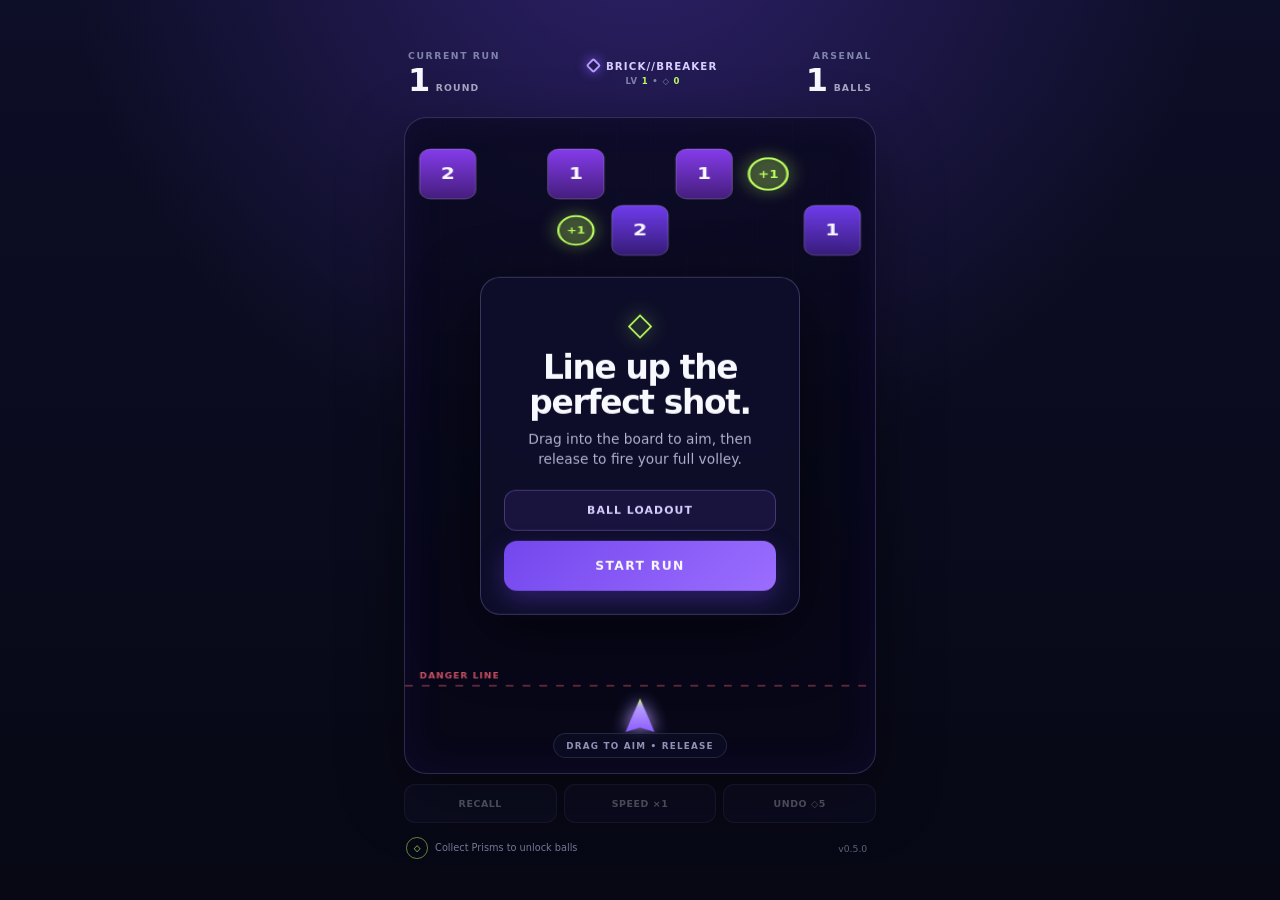
==== commit 260c54fd: "Update index.html" ====
--- a/index.html
+++ b/index.html
@@ -57,7 +57,7 @@
   height: 100svh;
   max-height: 58rem;
   display: grid;
-  grid-template-rows: auto minmax(0, 1fr) auto;
+  grid-template-rows: auto minmax(0, 1fr) auto auto;
   gap: 0.65rem;
   padding: max(0.7rem, env(safe-area-inset-top)) 0.75rem max(0.65rem, env(safe-area-inset-bottom));
 }
@@ -280,6 +280,49 @@
 
 .primary-button:active {
   transform: translateY(1px);
+}
+
+.secondary-button {
+  width: 100%;
+  min-height: 2.55rem;
+  margin: 0 0 0.65rem;
+  border: 1px solid rgba(181, 154, 255, 0.28);
+  border-radius: 0.75rem;
+  background: rgba(140, 92, 255, 0.1);
+  color: #d7ceff;
+  font-size: 0.68rem;
+  font-weight: 900;
+  letter-spacing: 0.1em;
+  cursor: pointer;
+}
+
+.game-controls {
+  display: grid;
+  grid-template-columns: repeat(3, 1fr);
+  gap: 0.45rem;
+}
+
+.control-button {
+  min-height: 2.45rem;
+  padding: 0.45rem 0.25rem;
+  border: 1px solid rgba(167, 149, 255, 0.22);
+  border-radius: 0.7rem;
+  background: rgba(18, 19, 47, 0.86);
+  color: #c5c7df;
+  font-size: 0.59rem;
+  font-weight: 900;
+  letter-spacing: 0.06em;
+  cursor: pointer;
+}
+
+.control-button:disabled {
+  cursor: default;
+  opacity: 0.35;
+}
+
+.control-button.active {
+  border-color: rgba(188, 255, 95, 0.48);
+  color: var(--lime);
 }
 
 .status-pill {
@@ -345,6 +388,67 @@
   background: #12132f;
   color: #f8f8ff;
   box-shadow: 0 2rem 6rem rgba(0, 0, 0, 0.66);
+}
+
+.loadout-list {
+  display: grid;
+  gap: 0.55rem;
+}
+
+.loadout-option {
+  display: grid;
+  grid-template-columns: 2rem 1fr auto;
+  align-items: center;
+  gap: 0.65rem;
+  padding: 0.7rem;
+  border: 1px solid rgba(167, 149, 255, 0.18);
+  border-radius: 0.75rem;
+  background: #0b0c23;
+  text-align: left;
+  cursor: pointer;
+}
+
+.loadout-option.selected {
+  border-color: var(--lime);
+  box-shadow: inset 0 0 0 1px rgba(188, 255, 95, 0.25);
+}
+
+.loadout-icon {
+  display: grid;
+  width: 2rem;
+  height: 2rem;
+  place-items: center;
+  border-radius: 50%;
+  background: rgba(79, 230, 255, 0.12);
+  color: var(--cyan);
+  font-weight: 900;
+}
+
+.loadout-copy strong,
+.loadout-copy small {
+  display: block;
+}
+
+.loadout-copy strong {
+  font-size: 0.72rem;
+}
+
+.loadout-copy small,
+.loadout-price {
+  color: #7f83aa;
+  font-size: 0.57rem;
+}
+
+.loadout-price {
+  font-weight: 900;
+}
+
+.loadout-status {
+  min-height: 1rem;
+  margin: 0;
+  color: var(--lime);
+  font-size: 0.62rem;
+  text-align: center;
 }
 
 .test-dialog::backdrop {
@@ -460,6 +564,7 @@
           <span class="card-icon">◇</span>
           <h1>Line up the perfect shot.</h1>
           <p>Drag into the board to aim, then release to fire your full volley.</p>
+          <button id="loadout-button" class="secondary-button">BALL LOADOUT</button>
           <button id="start-button" class="primary-button">START RUN</button>
         </div>
 
@@ -473,15 +578,22 @@
             <span>+<b id="earned-prisms">0</b> PRISMS</span>
           </div>
           <div id="level-up-message" class="level-up-message"></div>
+          <button id="game-over-loadout-button" class="secondary-button">BALL LOADOUT</button>
           <button id="restart-button" class="primary-button">TRY AGAIN</button>
         </div>
 
         <div id="status-pill" class="status-pill">DRAG TO AIM • RELEASE</div>
       </section>
 
+      <div class="game-controls" aria-label="Volley controls">
+        <button id="recall-button" class="control-button" disabled>RECALL</button>
+        <button id="speed-button" class="control-button" disabled>SPEED ×1</button>
+        <button id="undo-button" class="control-button" disabled>UNDO ◇5</button>
+      </div>
+
       <footer class="footer-bar">
-        <p><span class="pickup-dot">+1</span> Collect powers • avoid the red Void</p>
-        <button id="version-button" class="version-button" aria-label="Version 0.4.0">v0.4.0</button>
+        <p><span class="pickup-dot">◇</span> Collect Prisms to unlock balls</p>
+        <button id="version-button" class="version-button" aria-label="Version 0.5.0">v0.5.0</button>
       </footer>
     </main>
 
@@ -510,6 +622,33 @@
       </form>
     </dialog>
 
+    <dialog id="loadout-dialog" class="test-dialog">
+      <form method="dialog">
+        <div class="dialog-heading">
+          <div>
+            <p class="eyebrow">SPECIAL BALL</p>
+            <h2>Loadout</h2>
+          </div>
+          <button class="icon-button" value="cancel" aria-label="Close loadout">×</button>
+        </div>
+        <div class="loadout-list">
+          <button class="loadout-option" type="button" data-ball-type="normal">
+            <span class="loadout-icon">●</span><span class="loadout-copy"><strong>Normal</strong><small>Reliable standard ball</small></span><span class="loadout-price">OWNED</span>
+          </button>
+          <button class="loadout-option" type="button" data-ball-type="ghost">
+            <span class="loadout-icon">◌</span><span class="loadout-copy"><strong>Ghost</strong><small>Passes through its first brick group</small></span><span class="loadout-price">◇40</span>
+          </button>
+          <button class="loadout-option" type="button" data-ball-type="wrecking">
+            <span class="loadout-icon">◆</span><span class="loadout-copy"><strong>Wrecking</strong><small>Erases the first brick it meets</small></span><span class="loadout-price">◇60</span>
+          </button>
+          <button class="loadout-option" type="button" data-ball-type="blast">
+            <span class="loadout-icon">✦</span><span class="loadout-copy"><strong>Blast</strong><small>Damages neighbouring bricks once</small></span><span class="loadout-price">◇75</span>
+          </button>
+        </div>
+        <p id="loadout-status" class="loadout-status"></p>
+      </form>
+    </dialog>
+
     <script>
 "use strict";
 
@@ -525,11 +664,17 @@
 const earnedXp = document.querySelector("#earned-xp");
 const earnedPrisms = document.querySelector("#earned-prisms");
 const levelUpMessage = document.querySelector("#level-up-message");
+const recallButton = document.querySelector("#recall-button");
+const speedButton = document.querySelector("#speed-button");
+const undoButton = document.querySelector("#undo-button");
+const loadoutDialog = document.querySelector("#loadout-dialog");
+const loadoutStatus = document.querySelector("#loadout-status");
 const statusPill = document.querySelector("#status-pill");
 const testDialog = document.querySelector("#test-dialog");
 const testRound = document.querySelector("#test-round");
 const testBalls = document.querySelector("#test-balls");
 const testPowerups = document.querySelector("#test-powerups");
+const loadoutOptions = [...document.querySelectorAll("[data-ball-type]")];
 
 const WORLD = { width: 420, height: 720 };
 const SETTINGS = {
@@ -560,18 +705,26 @@
 };
 
 const SAVE_KEY = "brick-breaker-progress-v1";
+const UNDO_COST = 5;
+const BALL_COSTS = { normal: 0, ghost: 40, wrecking: 60, blast: 75 };
 
 function loadProgress() {
   try {
     const saved = JSON.parse(localStorage.getItem(SAVE_KEY));
     if (!saved || typeof saved !== "object") throw new Error("No valid save");
+    const unlockedBalls = Array.isArray(saved.unlockedBalls)
+      ? [...new Set(["normal", ...saved.unlockedBalls.filter((type) => type in BALL_COSTS)])]
+      : ["normal"];
+    const equippedBall = unlockedBalls.includes(saved.equippedBall) ? saved.equippedBall : "normal";
     return {
       level: Math.max(1, Number.parseInt(saved.level, 10) || 1),
       xp: Math.max(0, Number.parseInt(saved.xp, 10) || 0),
       prisms: Math.max(0, Number.parseInt(saved.prisms, 10) || 0),
+      unlockedBalls,
+      equippedBall,
     };
   } catch {
-    return { level: 1, xp: 0, prisms: 0 };
+    return { level: 1, xp: 0, prisms: 0, unlockedBalls: ["normal"], equippedBall: "normal" };
   }
 }
 
@@ -601,6 +754,10 @@
   rowsSinceExtraBall: 0,
   bricksDestroyed: 0,
   rewardsAwarded: false,
+  speedMultiplier: 1,
+  shotSnapshot: null,
+  launchedThisVolley: 0,
+  transitionTimer: null,
 };
 
 function clamp(value, min, max) {
@@ -639,6 +796,109 @@
   } catch {
     // Progress remains available for this session if storage is unavailable.
   }
+}
+
+function renderLoadout() {
+  for (const option of loadoutOptions) {
+    const type = option.dataset.ballType;
+    const owned = profile.unlockedBalls.includes(type);
+    const selected = profile.equippedBall === type;
+    option.classList.toggle("selected", selected);
+    const price = option.querySelector(".loadout-price");
+    price.textContent = selected ? "EQUIPPED" : owned ? "OWNED" : `◇${BALL_COSTS[type]}`;
+  }
+}
+
+function selectBallType(type) {
+  if (!(type in BALL_COSTS)) return;
+  const owned = profile.unlockedBalls.includes(type);
+  if (!owned) {
+    const cost = BALL_COSTS[type];
+    if (profile.prisms < cost) {
+      loadoutStatus.textContent = `YOU NEED ${cost - profile.prisms} MORE PRISMS`;
+      return;
+    }
+    profile.prisms -= cost;
+    profile.unlockedBalls.push(type);
+    loadoutStatus.textContent = `${type.toUpperCase()} UNLOCKED`;
+  } else {
+    loadoutStatus.textContent = `${type.toUpperCase()} EQUIPPED`;
+  }
+  profile.equippedBall = type;
+  saveProgress();
+  updateProfileHud();
+  renderLoadout();
+}
+
+function volleyIsActive() {
+  return game.state === "launching" || game.state === "playing";
+}
+
+function updateControlButtons() {
+  const active = volleyIsActive();
+  recallButton.disabled = !active;
+  speedButton.disabled = !active;
+  speedButton.textContent = `SPEED ×${game.speedMultiplier}`;
+  speedButton.classList.toggle("active", game.speedMultiplier > 1);
+  undoButton.disabled = !game.shotSnapshot || profile.prisms < UNDO_COST || game.state === "transition" || game.state === "gameover";
+}
+
+function takeShotSnapshot() {
+  game.shotSnapshot = {
+    round: game.round,
+    ballCount: game.ballCount,
+    launcherX: game.launcherX,
+    bricks: game.bricks.map((brick) => ({ ...brick })),
+    pickups: game.pickups.map((pickup) => ({ ...pickup })),
+    rowsSinceExtraBall: game.rowsSinceExtraBall,
+    nextBrickId: game.nextBrickId,
+    nextPickupId: game.nextPickupId,
+    bricksDestroyed: game.bricksDestroyed,
+    prisms: profile.prisms,
+  };
+}
+
+function undoShot() {
+  const snapshot = game.shotSnapshot;
+  if (!snapshot || profile.prisms < UNDO_COST || game.state === "transition" || game.state === "gameover") return;
+  if (game.transitionTimer) window.clearTimeout(game.transitionTimer);
+  game.transitionTimer = null;
+  game.round = snapshot.round;
+  game.ballCount = snapshot.ballCount;
+  game.launcherX = snapshot.launcherX;
+  game.bricks = snapshot.bricks.map((brick) => ({ ...brick }));
+  game.pickups = snapshot.pickups.map((pickup) => ({ ...pickup }));
+  game.rowsSinceExtraBall = snapshot.rowsSinceExtraBall;
+  game.nextBrickId = snapshot.nextBrickId;
+  game.nextPickupId = snapshot.nextPickupId;
+  game.bricksDestroyed = snapshot.bricksDestroyed;
+  game.balls = [];
+  game.launchQueue = 0;
+  game.launchTimer = 0;
+  game.launchedThisVolley = 0;
+  game.state = "ready";
+  game.shotSnapshot = null;
+  profile.prisms = Math.max(0, snapshot.prisms - UNDO_COST);
+  saveProgress();
+  updateHud();
+  updateProfileHud();
+  gameOverCard.classList.add("hidden");
+  setStatus("SHOT UNDONE • DRAG TO AIM");
+  updateControlButtons();
+}
+
+function recallVolley() {
+  if (!volleyIsActive()) return;
+  game.balls = [];
+  game.launchQueue = 0;
+  setStatus("VOLLEY RECALLED");
+  endVolley();
+}
+
+function cycleSpeed() {
+  if (!volleyIsActive()) return;
+  game.speedMultiplier = game.speedMultiplier === 1 ? 2 : game.speedMultiplier === 2 ? 3 : 1;
+  updateControlButtons();
 }
 
 function awardRunRewards() {
@@ -743,9 +1003,10 @@
 function choosePickupType(opening) {
   const roll = Math.random();
   if (opening) return roll < 0.72 ? "ball" : roll < 0.88 ? "duplicator" : "rebound";
-  if (game.round >= 6 && roll < 0.07) return "void";
-  if (roll < 0.43) return "ball";
-  if (roll < 0.7) return "duplicator";
+  if (game.round >= 3 && roll < 0.12) return "prism";
+  if (game.round >= 6 && roll < 0.18) return "void";
+  if (roll < 0.52) return "ball";
+  if (roll < 0.78) return "duplicator";
   return "rebound";
 }
 
@@ -756,6 +1017,7 @@
     pickupAt(2, y, "duplicator"),
     pickupAt(4, y, "rebound"),
     pickupAt(6, y, "void"),
+    pickupAt(1, y, "prism"),
   );
 }
 
@@ -809,6 +1071,11 @@
   game.rowsSinceExtraBall = 0;
   game.bricksDestroyed = 0;
   game.rewardsAwarded = false;
+  game.speedMultiplier = 1;
+  game.shotSnapshot = null;
+  game.launchedThisVolley = 0;
+  if (game.transitionTimer) window.clearTimeout(game.transitionTimer);
+  game.transitionTimer = null;
   createOpeningBoard();
   updateHud();
   gameOverCard.classList.add("hidden");
@@ -832,10 +1099,12 @@
 
 function startVolley() {
   if (game.state !== "aiming" && game.state !== "ready") return;
+  takeShotSnapshot();
   game.state = "launching";
   game.volleySize = game.ballCount;
   game.launchQueue = game.volleySize;
   game.launchTimer = 0;
+  game.launchedThisVolley = 0;
   game.pointer = null;
   setStatus(`VOLLEY ×${game.volleySize}`, false);
 }
@@ -852,17 +1121,23 @@
     duplicatorsUsed: new Set(),
     isDuplicate: Boolean(options.isDuplicate),
     reboundReady: Boolean(options.reboundReady),
+    specialType: options.specialType || "normal",
+    specialUsed: false,
+    ghostTouched: false,
     destroyed: false,
   };
 }
 
 function launchBall() {
+  const specialType = game.launchedThisVolley === 0 ? profile.equippedBall : "normal";
   game.balls.push(makeBall(
     game.launcherX,
     SETTINGS.launcherY - 13,
     game.aim.x * SETTINGS.ballSpeed,
     game.aim.y * SETTINGS.ballSpeed,
+    { specialType },
   ));
+  game.launchedThisVolley += 1;
   game.launchQueue -= 1;
 }
 
@@ -871,7 +1146,8 @@
   game.state = "transition";
   setStatus("BRICKS ADVANCING");
 
-  window.setTimeout(() => {
+  game.transitionTimer = window.setTimeout(() => {
+    game.transitionTimer = null;
     if (game.state === "gameover") return;
     game.round += 1;
     game.pickups = game.pickups.filter((pickup) => !(
@@ -982,16 +1258,35 @@
   }
 }
 
+function destroyBrick(brick, x, y) {
+  if (!game.bricks.includes(brick)) return;
+  game.bricks = game.bricks.filter((item) => item !== brick);
+  game.bricksDestroyed += 1;
+  game.screenShake = Math.max(game.screenShake, 4);
+  createImpact(x, y, 10);
+}
+
+function applyBrickDamage(brick, amount, x, y) {
+  if (!game.bricks.includes(brick)) return;
+  brick.health -= amount;
+  brick.flash = 1;
+  if (brick.health <= 0) destroyBrick(brick, x, y);
+  else createImpact(x, y, 4);
+}
+
 function damageBrick(brick, ball, collision) {
   bounceFromBrick(ball, brick, collision);
-  brick.health -= 1;
-  brick.flash = 1;
-  createImpact(ball.x, ball.y, brick.health <= 0 ? 10 : 4);
-
-  if (brick.health <= 0) {
-    game.bricks = game.bricks.filter((item) => item !== brick);
-    game.bricksDestroyed += 1;
-    game.screenShake = Math.max(game.screenShake, 4);
+  applyBrickDamage(brick, 1, ball.x, ball.y);
+}
+
+function damageAdjacentBricks(origin) {
+  const neighbours = [...game.bricks].filter((brick) => (
+    brick !== origin
+    && Math.abs(brick.column - origin.column) <= 1
+    && Math.abs(brick.y - origin.y) < SETTINGS.rowHeight
+  ));
+  for (const brick of neighbours) {
+    applyBrickDamage(brick, 1, brick.x + brick.width / 2, brick.y + brick.height / 2);
   }
 }
 
@@ -1050,6 +1345,10 @@
     updateHud();
   } else if (pickup.type === "rebound") {
     ball.reboundReady = true;
+  } else if (pickup.type === "prism") {
+    profile.prisms += 2;
+    saveProgress();
+    updateProfileHud();
   }
 
   createImpact(pickup.x, pickup.y, 14);
@@ -1086,16 +1385,32 @@
     }
 
     const currentBrickContacts = new Set();
+    const ghostActive = ball.specialType === "ghost" && !ball.specialUsed;
     for (const brick of [...game.bricks]) {
       const collision = circleRectCollision(ball, brick);
-      if (collision) {
-        currentBrickContacts.add(brick.id);
-        if (!ball.brickContacts.has(brick.id)) {
+      if (!collision) continue;
+      currentBrickContacts.add(brick.id);
+
+      if (!ball.brickContacts.has(brick.id)) {
+        if (ghostActive) {
+          ball.ghostTouched = true;
+          applyBrickDamage(brick, 1, ball.x, ball.y);
+        } else if (ball.specialType === "wrecking" && !ball.specialUsed) {
+          ball.specialUsed = true;
+          destroyBrick(brick, ball.x, ball.y);
+        } else {
+          const blastNow = ball.specialType === "blast" && !ball.specialUsed;
           damageBrick(brick, ball, collision);
+          if (blastNow) {
+            ball.specialUsed = true;
+            damageAdjacentBricks(brick);
+          }
         }
-        break;
       }
+
+      if (!ghostActive) break;
     }
+    if (ghostActive && ball.ghostTouched && currentBrickContacts.size === 0) ball.specialUsed = true;
     ball.brickContacts = currentBrickContacts;
 
     for (const pickup of [...game.pickups]) {
@@ -1126,8 +1441,9 @@
   game.particles = game.particles.filter((particle) => particle.life > 0);
 
   if (game.state === "launching" || game.state === "playing") {
+    const gameplayDt = dt * game.speedMultiplier;
     if (game.launchQueue > 0) {
-      game.launchTimer -= dt;
+      game.launchTimer -= gameplayDt;
       if (game.launchTimer <= 0) {
         launchBall();
         game.launchTimer = SETTINGS.launchInterval;
@@ -1135,11 +1451,12 @@
       }
     }
 
-    for (const ball of game.balls) updateBall(ball, dt);
+    for (const ball of game.balls) updateBall(ball, gameplayDt);
     game.balls = game.balls.filter((ball) => !ball.destroyed && ball.y - ball.radius <= WORLD.height + 8);
 
     if (game.launchQueue === 0 && game.balls.length === 0) endVolley();
   }
+  updateControlButtons();
 }
 
 function roundedRect(x, y, width, height, radius) {
@@ -1206,6 +1523,7 @@
       duplicator: { colour: PALETTE.cyan, fill: "rgba(79, 230, 255, 0.14)", label: "×2" },
       rebound: { colour: PALETTE.brightViolet, fill: "rgba(181, 154, 255, 0.16)", label: "↺" },
       void: { colour: PALETTE.coral, fill: "rgba(7, 8, 25, 0.88)", label: "×" },
+      prism: { colour: "#ffd76a", fill: "rgba(255, 215, 106, 0.15)", label: "◇" },
     }[pickup.type];
     const pulse = 1 + Math.sin(pickup.pulse) * 0.08;
     ctx.save();
@@ -1292,9 +1610,15 @@
 
 function drawBalls() {
   for (const ball of game.balls) {
-    const trailRgb = ball.isDuplicate ? "188, 255, 95" : "79, 230, 255";
-    const ballColour = ball.isDuplicate ? PALETTE.lime : "#e9fcff";
-    const glowColour = ball.isDuplicate ? PALETTE.lime : PALETTE.cyan;
+    const specialAppearance = {
+      normal: { trail: "79, 230, 255", fill: "#e9fcff", glow: PALETTE.cyan },
+      ghost: { trail: "181, 154, 255", fill: "#d9cbff", glow: PALETTE.brightViolet },
+      wrecking: { trail: "255, 101, 119", fill: PALETTE.coral, glow: PALETTE.coral },
+      blast: { trail: "255, 190, 92", fill: "#ffbe5c", glow: "#ff9f43" },
+    }[ball.specialType] || { trail: "79, 230, 255", fill: "#e9fcff", glow: PALETTE.cyan };
+    const trailRgb = ball.isDuplicate ? "188, 255, 95" : specialAppearance.trail;
+    const ballColour = ball.isDuplicate ? PALETTE.lime : specialAppearance.fill;
+    const glowColour = ball.isDuplicate ? PALETTE.lime : specialAppearance.glow;
     for (let index = ball.trail.length - 1; index >= 0; index -= 1) {
       const point = ball.trail[index];
       const opacity = (ball.trail.length - index) / ball.trail.length * 0.12;
@@ -1307,6 +1631,7 @@
     ctx.shadowColor = glowColour;
     ctx.shadowBlur = 13;
     ctx.fillStyle = ballColour;
+    if (ball.specialType === "ghost" && !ball.specialUsed) ctx.globalAlpha = 0.58;
     ctx.beginPath();
     ctx.arc(ball.x, ball.y, ball.radius, 0, Math.PI * 2);
     ctx.fill();
@@ -1362,6 +1687,22 @@
 
 document.querySelector("#start-button").addEventListener("click", resetGame);
 document.querySelector("#restart-button").addEventListener("click", resetGame);
+document.querySelector("#loadout-button").addEventListener("click", () => {
+  loadoutStatus.textContent = "";
+  renderLoadout();
+  loadoutDialog.showModal();
+});
+document.querySelector("#game-over-loadout-button").addEventListener("click", () => {
+  loadoutStatus.textContent = "";
+  renderLoadout();
+  loadoutDialog.showModal();
+});
+recallButton.addEventListener("click", recallVolley);
+speedButton.addEventListener("click", cycleSpeed);
+undoButton.addEventListener("click", undoShot);
+for (const option of loadoutOptions) {
+  option.addEventListener("click", () => selectBallType(option.dataset.ballType));
+}
 
 let versionTaps = 0;
 let versionTimer;
@@ -1390,6 +1731,8 @@
 createOpeningBoard();
 updateHud();
 updateProfileHud();
+renderLoadout();
+updateControlButtons();
 requestAnimationFrame(frame);
 
     </script>
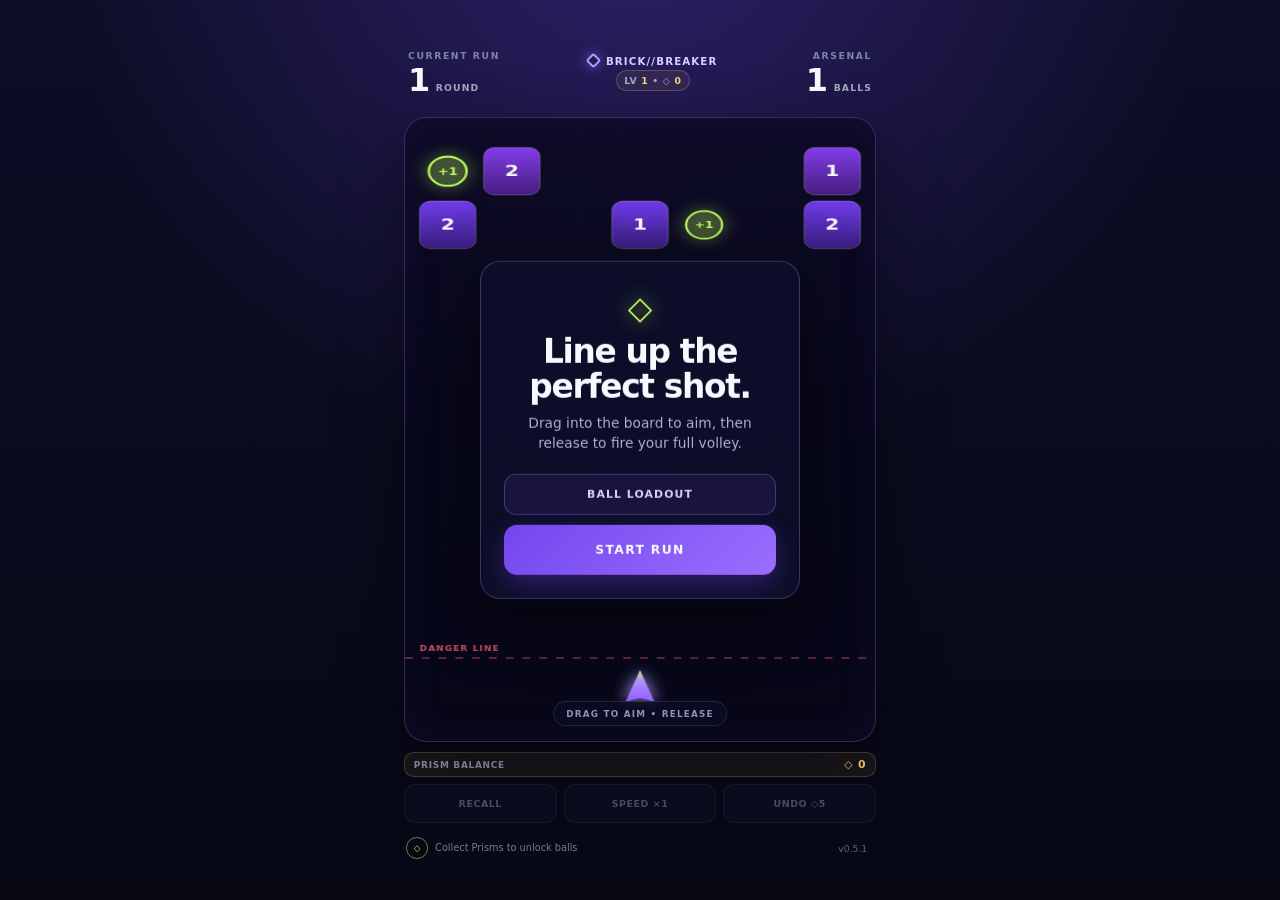
==== commit 01c09d57: "Update index.html" ====
--- a/index.html
+++ b/index.html
@@ -127,14 +127,18 @@
 }
 
 .profile-mini {
-  color: #7f83aa;
-  font-size: 0.53rem;
+  padding: 0.22rem 0.48rem;
+  border: 1px solid rgba(255, 215, 106, 0.24);
+  border-radius: 999px;
+  background: rgba(255, 215, 106, 0.07);
+  color: #a7aac6;
+  font-size: 0.58rem;
   font-weight: 800;
-  letter-spacing: 0.1em;
+  letter-spacing: 0.07em;
 }
 
 .profile-mini b {
-  color: var(--lime);
+  color: #ffd76a;
 }
 
 .brand-mark {
@@ -300,6 +304,27 @@
   display: grid;
   grid-template-columns: repeat(3, 1fr);
   gap: 0.45rem;
+}
+
+.prism-wallet {
+  grid-column: 1 / -1;
+  display: flex;
+  align-items: center;
+  justify-content: space-between;
+  min-height: 1.55rem;
+  padding: 0.18rem 0.55rem;
+  border: 1px solid rgba(255, 215, 106, 0.22);
+  border-radius: 0.6rem;
+  background: rgba(255, 215, 106, 0.07);
+  color: #9295b3;
+  font-size: 0.56rem;
+  font-weight: 800;
+  letter-spacing: 0.08em;
+}
+
+.prism-wallet b {
+  color: #ffd76a;
+  font-size: 0.68rem;
 }
 
 .control-button {
@@ -449,6 +474,13 @@
   color: var(--lime);
   font-size: 0.62rem;
   text-align: center;
+}
+
+.loadout-note {
+  margin: -0.25rem 0 0;
+  color: #8f92b5;
+  font-size: 0.61rem;
+  line-height: 1.45;
 }
 
 .test-dialog::backdrop {
@@ -586,6 +618,10 @@
       </section>
 
       <div class="game-controls" aria-label="Volley controls">
+        <div class="prism-wallet">
+          <span>PRISM BALANCE</span>
+          <b>◇ <span id="control-prism-value">0</span></b>
+        </div>
         <button id="recall-button" class="control-button" disabled>RECALL</button>
         <button id="speed-button" class="control-button" disabled>SPEED ×1</button>
         <button id="undo-button" class="control-button" disabled>UNDO ◇5</button>
@@ -593,7 +629,7 @@
 
       <footer class="footer-bar">
         <p><span class="pickup-dot">◇</span> Collect Prisms to unlock balls</p>
-        <button id="version-button" class="version-button" aria-label="Version 0.5.0">v0.5.0</button>
+        <button id="version-button" class="version-button" aria-label="Version 0.5.1">v0.5.1</button>
       </footer>
     </main>
 
@@ -629,7 +665,7 @@
             <p class="eyebrow">SPECIAL BALL</p>
             <h2>Loadout</h2>
           </div>
-          <button class="icon-button" value="cancel" aria-label="Close loadout">×</button>
+          <button id="close-loadout-button" class="icon-button" type="button" aria-label="Close loadout">×</button>
         </div>
         <div class="loadout-list">
           <button class="loadout-option" type="button" data-ball-type="normal">
@@ -645,6 +681,7 @@
             <span class="loadout-icon">✦</span><span class="loadout-copy"><strong>Blast</strong><small>Damages neighbouring bricks once</small></span><span class="loadout-price">◇75</span>
           </button>
         </div>
+        <p class="loadout-note">Unlocks are permanent. Your selected special ball launches first in every volley.</p>
         <p id="loadout-status" class="loadout-status"></p>
       </form>
     </dialog>
@@ -661,6 +698,7 @@
 const finalRound = document.querySelector("#final-round");
 const playerLevel = document.querySelector("#player-level");
 const prismValue = document.querySelector("#prism-value");
+const controlPrismValue = document.querySelector("#control-prism-value");
 const earnedXp = document.querySelector("#earned-xp");
 const earnedPrisms = document.querySelector("#earned-prisms");
 const levelUpMessage = document.querySelector("#level-up-message");
@@ -668,6 +706,7 @@
 const speedButton = document.querySelector("#speed-button");
 const undoButton = document.querySelector("#undo-button");
 const loadoutDialog = document.querySelector("#loadout-dialog");
+const closeLoadoutButton = document.querySelector("#close-loadout-button");
 const loadoutStatus = document.querySelector("#loadout-status");
 const statusPill = document.querySelector("#status-pill");
 const testDialog = document.querySelector("#test-dialog");
@@ -752,6 +791,7 @@
   nextBrickId: 1,
   nextPickupId: 1,
   rowsSinceExtraBall: 0,
+  rowsSincePrism: 0,
   bricksDestroyed: 0,
   rewardsAwarded: false,
   speedMultiplier: 1,
@@ -784,6 +824,7 @@
 function updateProfileHud() {
   playerLevel.textContent = profile.level;
   prismValue.textContent = profile.prisms;
+  controlPrismValue.textContent = profile.prisms;
 }
 
 function xpForLevel(level) {
@@ -851,6 +892,7 @@
     bricks: game.bricks.map((brick) => ({ ...brick })),
     pickups: game.pickups.map((pickup) => ({ ...pickup })),
     rowsSinceExtraBall: game.rowsSinceExtraBall,
+    rowsSincePrism: game.rowsSincePrism,
     nextBrickId: game.nextBrickId,
     nextPickupId: game.nextPickupId,
     bricksDestroyed: game.bricksDestroyed,
@@ -869,6 +911,7 @@
   game.bricks = snapshot.bricks.map((brick) => ({ ...brick }));
   game.pickups = snapshot.pickups.map((pickup) => ({ ...pickup }));
   game.rowsSinceExtraBall = snapshot.rowsSinceExtraBall;
+  game.rowsSincePrism = snapshot.rowsSincePrism;
   game.nextBrickId = snapshot.nextBrickId;
   game.nextPickupId = snapshot.nextPickupId;
   game.bricksDestroyed = snapshot.bricksDestroyed;
@@ -1003,8 +1046,8 @@
 function choosePickupType(opening) {
   const roll = Math.random();
   if (opening) return roll < 0.72 ? "ball" : roll < 0.88 ? "duplicator" : "rebound";
-  if (game.round >= 3 && roll < 0.12) return "prism";
-  if (game.round >= 6 && roll < 0.18) return "void";
+  if (game.round >= 3 && roll < 0.18) return "prism";
+  if (game.round >= 6 && roll < 0.24) return "void";
   if (roll < 0.52) return "ball";
   if (roll < 0.78) return "duplicator";
   return "rebound";
@@ -1043,15 +1086,20 @@
 
   const emptyColumns = Array.from({ length: SETTINGS.columns }, (_, index) => index).filter((column) => !occupied.has(column));
   const pickupChance = opening ? 0.52 : clamp(0.43 - game.round * 0.005, 0.24, 0.43);
-  if (!opening) game.rowsSinceExtraBall += 1;
+  if (!opening) {
+    game.rowsSinceExtraBall += 1;
+    game.rowsSincePrism += 1;
+  }
   const needsExtraBall = !opening && game.ballCount < 8 && game.rowsSinceExtraBall >= 3;
-  const pickupType = forcedPickup || (needsExtraBall ? "ball" : null);
+  const needsPrism = !opening && game.round >= 3 && game.rowsSincePrism >= 5;
+  const pickupType = forcedPickup || (needsExtraBall ? "ball" : needsPrism ? "prism" : null);
 
   if (emptyColumns.length && (pickupType || Math.random() < pickupChance)) {
     const column = emptyColumns[randomInt(0, emptyColumns.length - 1)];
     const type = pickupType || choosePickupType(opening);
     game.pickups.push(pickupAt(column, y, type));
     if (type === "ball") game.rowsSinceExtraBall = 0;
+    if (type === "prism") game.rowsSincePrism = 0;
   }
 }
 
@@ -1069,6 +1117,7 @@
   game.nextBrickId = 1;
   game.nextPickupId = 1;
   game.rowsSinceExtraBall = 0;
+  game.rowsSincePrism = 0;
   game.bricksDestroyed = 0;
   game.rewardsAwarded = false;
   game.speedMultiplier = 1;
@@ -1119,6 +1168,7 @@
     trail: [],
     brickContacts: new Set(),
     duplicatorsUsed: new Set(),
+    reboundsUsed: new Set(),
     isDuplicate: Boolean(options.isDuplicate),
     reboundReady: Boolean(options.reboundReady),
     specialType: options.specialType || "normal",
@@ -1151,7 +1201,7 @@
     if (game.state === "gameover") return;
     game.round += 1;
     game.pickups = game.pickups.filter((pickup) => !(
-      (pickup.type === "duplicator" || pickup.type === "void") && pickup.activated
+      (pickup.type === "duplicator" || pickup.type === "rebound" || pickup.type === "void") && pickup.activated
     ));
     for (const brick of game.bricks) brick.y += SETTINGS.rowHeight;
     for (const pickup of game.pickups) pickup.y += SETTINGS.rowHeight;
@@ -1198,9 +1248,9 @@
   const length = Math.hypot(dx, dy) || 1;
   let x = dx / length;
   let y = dy / length;
-  const maxHorizontal = 0.94;
+  const maxHorizontal = 0.985;
   x = clamp(x, -maxHorizontal, maxHorizontal);
-  y = -Math.sqrt(Math.max(0.12, 1 - x * x));
+  y = -Math.sqrt(Math.max(0.03, 1 - x * x));
   game.aim = { x, y };
 }
 
@@ -1338,13 +1388,20 @@
     return true;
   }
 
+  if (pickup.type === "rebound") {
+    if (ball.reboundsUsed.has(pickup.id)) return false;
+    ball.reboundsUsed.add(pickup.id);
+    pickup.activated = true;
+    ball.reboundReady = true;
+    createImpact(pickup.x, pickup.y, 14);
+    return true;
+  }
+
   game.pickups = game.pickups.filter((item) => item !== pickup);
 
   if (pickup.type === "ball") {
     game.ballCount += 1;
     updateHud();
-  } else if (pickup.type === "rebound") {
-    ball.reboundReady = true;
   } else if (pickup.type === "prism") {
     profile.prisms += 2;
     saveProgress();
@@ -1697,6 +1754,10 @@
   renderLoadout();
   loadoutDialog.showModal();
 });
+closeLoadoutButton.addEventListener("click", () => loadoutDialog.close());
+loadoutDialog.addEventListener("click", (event) => {
+  if (event.target === loadoutDialog) loadoutDialog.close();
+});
 recallButton.addEventListener("click", recallVolley);
 speedButton.addEventListener("click", cycleSpeed);
 undoButton.addEventListener("click", undoShot);
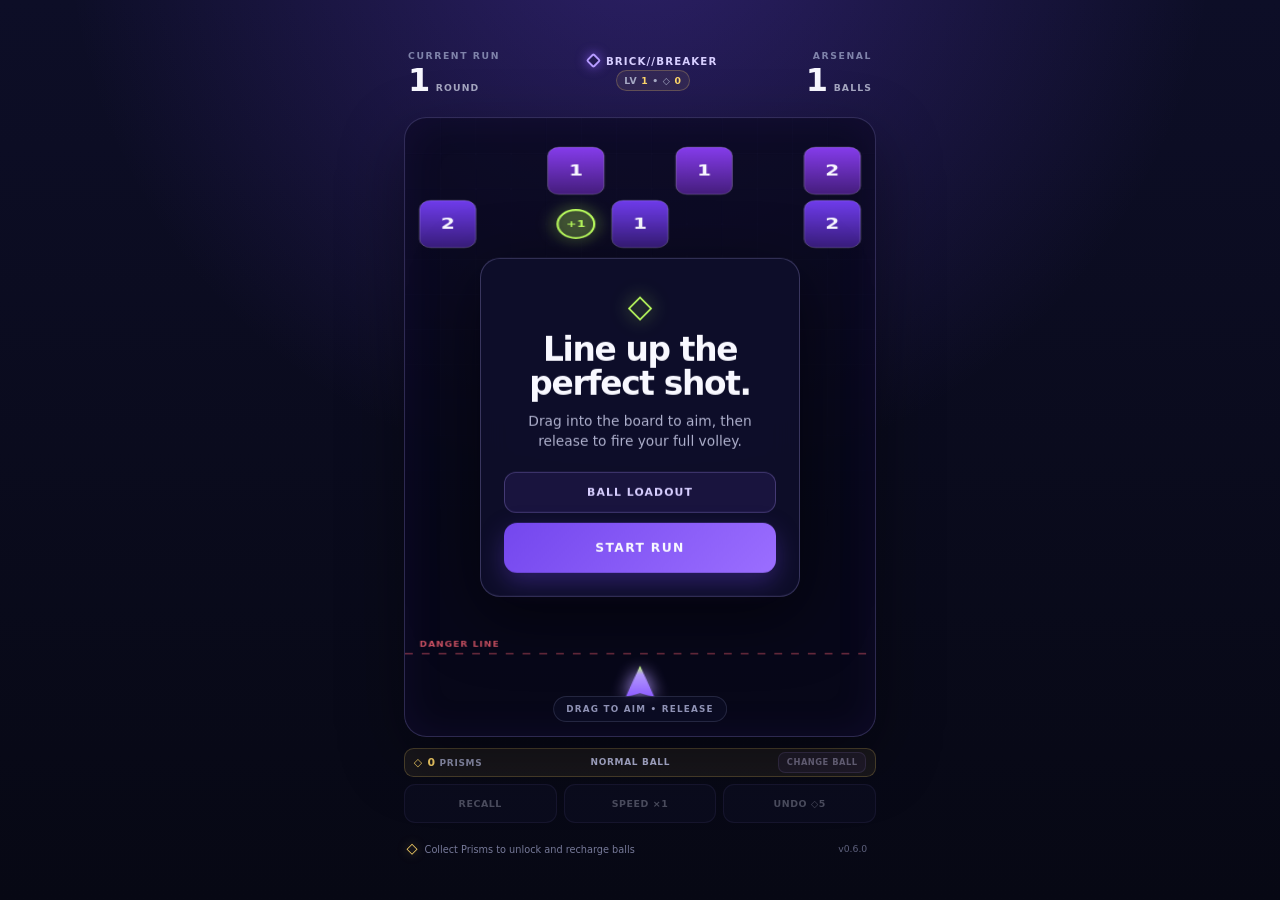
==== commit 8c94e00e: "Update index.html" ====
--- a/index.html
+++ b/index.html
@@ -310,7 +310,7 @@
   grid-column: 1 / -1;
   display: flex;
   align-items: center;
-  justify-content: space-between;
+  gap: 0.5rem;
   min-height: 1.55rem;
   padding: 0.18rem 0.55rem;
   border: 1px solid rgba(255, 215, 106, 0.22);
@@ -325,6 +325,29 @@
 .prism-wallet b {
   color: #ffd76a;
   font-size: 0.68rem;
+}
+
+.active-ball-status {
+  flex: 1;
+  color: #b9bce0;
+  text-align: center;
+}
+
+.change-ball-button {
+  padding: 0.3rem 0.48rem;
+  border: 1px solid rgba(181, 154, 255, 0.32);
+  border-radius: 0.45rem;
+  background: rgba(140, 92, 255, 0.14);
+  color: #d7ceff;
+  font-size: 0.52rem;
+  font-weight: 900;
+  letter-spacing: 0.06em;
+  cursor: pointer;
+}
+
+.change-ball-button:disabled {
+  cursor: default;
+  opacity: 0.38;
 }
 
 .control-button {
@@ -380,16 +403,12 @@
 }
 
 .pickup-dot {
-  display: inline-grid;
-  min-width: 1.35rem;
-  height: 1.35rem;
+  display: inline-block;
   margin-right: 0.25rem;
-  place-items: center;
-  border: 1px solid rgba(188, 255, 95, 0.5);
-  border-radius: 50%;
-  color: var(--lime);
-  font-size: 0.55rem;
+  color: #ffd76a;
+  font-size: 0.9rem;
   font-weight: 900;
+  filter: drop-shadow(0 0 5px rgba(255, 215, 106, 0.55));
 }
 
 .version-button,
@@ -619,8 +638,9 @@
 
       <div class="game-controls" aria-label="Volley controls">
         <div class="prism-wallet">
-          <span>PRISM BALANCE</span>
-          <b>◇ <span id="control-prism-value">0</span></b>
+          <span><b>◇ <span id="control-prism-value">0</span></b> PRISMS</span>
+          <span id="active-ball-status" class="active-ball-status">NORMAL BALL</span>
+          <button id="ingame-loadout-button" class="change-ball-button" type="button">CHANGE BALL</button>
         </div>
         <button id="recall-button" class="control-button" disabled>RECALL</button>
         <button id="speed-button" class="control-button" disabled>SPEED ×1</button>
@@ -628,8 +648,8 @@
       </div>
 
       <footer class="footer-bar">
-        <p><span class="pickup-dot">◇</span> Collect Prisms to unlock balls</p>
-        <button id="version-button" class="version-button" aria-label="Version 0.5.1">v0.5.1</button>
+        <p><span class="pickup-dot">◇</span> Collect Prisms to unlock and recharge balls</p>
+        <button id="version-button" class="version-button" aria-label="Version 0.6.0">v0.6.0</button>
       </footer>
     </main>
 
@@ -681,7 +701,7 @@
             <span class="loadout-icon">✦</span><span class="loadout-copy"><strong>Blast</strong><small>Damages neighbouring bricks once</small></span><span class="loadout-price">◇75</span>
           </button>
         </div>
-        <p class="loadout-note">Unlocks are permanent. Your selected special ball launches first in every volley.</p>
+        <p class="loadout-note">Unlocks are permanent. A special activation lasts for three shots, then reverts to Normal. Recharging an owned special costs ◇5.</p>
         <p id="loadout-status" class="loadout-status"></p>
       </form>
     </dialog>
@@ -705,6 +725,8 @@
 const recallButton = document.querySelector("#recall-button");
 const speedButton = document.querySelector("#speed-button");
 const undoButton = document.querySelector("#undo-button");
+const ingameLoadoutButton = document.querySelector("#ingame-loadout-button");
+const activeBallStatus = document.querySelector("#active-ball-status");
 const loadoutDialog = document.querySelector("#loadout-dialog");
 const closeLoadoutButton = document.querySelector("#close-loadout-button");
 const loadoutStatus = document.querySelector("#loadout-status");
@@ -745,6 +767,8 @@
 
 const SAVE_KEY = "brick-breaker-progress-v1";
 const UNDO_COST = 5;
+const SPECIAL_DURATION = 3;
+const RECHARGE_COST = 5;
 const BALL_COSTS = { normal: 0, ghost: 40, wrecking: 60, blast: 75 };
 
 function loadProgress() {
@@ -754,16 +778,33 @@
     const unlockedBalls = Array.isArray(saved.unlockedBalls)
       ? [...new Set(["normal", ...saved.unlockedBalls.filter((type) => type in BALL_COSTS)])]
       : ["normal"];
-    const equippedBall = unlockedBalls.includes(saved.equippedBall) ? saved.equippedBall : "normal";
+    const legacyEquippedBall = unlockedBalls.includes(saved.equippedBall) ? saved.equippedBall : "normal";
+    const activeBallType = unlockedBalls.includes(saved.activeBallType)
+      ? saved.activeBallType
+      : legacyEquippedBall;
+    const savedShots = Number.parseInt(saved.specialShotsRemaining, 10);
+    const specialShotsRemaining = activeBallType === "normal"
+      ? 0
+      : Math.max(1, Math.min(SPECIAL_DURATION, savedShots || SPECIAL_DURATION));
     return {
       level: Math.max(1, Number.parseInt(saved.level, 10) || 1),
       xp: Math.max(0, Number.parseInt(saved.xp, 10) || 0),
       prisms: Math.max(0, Number.parseInt(saved.prisms, 10) || 0),
       unlockedBalls,
-      equippedBall,
+      equippedBall: "normal",
+      activeBallType,
+      specialShotsRemaining,
     };
   } catch {
-    return { level: 1, xp: 0, prisms: 0, unlockedBalls: ["normal"], equippedBall: "normal" };
+    return {
+      level: 1,
+      xp: 0,
+      prisms: 0,
+      unlockedBalls: ["normal"],
+      equippedBall: "normal",
+      activeBallType: "normal",
+      specialShotsRemaining: 0,
+    };
   }
 }
 
@@ -779,6 +820,7 @@
   pickups: [],
   balls: [],
   particles: [],
+  effects: [],
   pointer: null,
   launchQueue: 0,
   launchTimer: 0,
@@ -797,6 +839,11 @@
   speedMultiplier: 1,
   shotSnapshot: null,
   launchedThisVolley: 0,
+  activeBallType: profile.activeBallType,
+  specialShotsRemaining: profile.specialShotsRemaining,
+  volleySpecialType: "normal",
+  boardClearCelebrated: false,
+  boardClearFlash: 0,
   transitionTimer: null,
 };
 
@@ -825,6 +872,9 @@
   playerLevel.textContent = profile.level;
   prismValue.textContent = profile.prisms;
   controlPrismValue.textContent = profile.prisms;
+  activeBallStatus.textContent = game.activeBallType === "normal"
+    ? "NORMAL BALL"
+    : `${game.activeBallType.toUpperCase()} • ${game.specialShotsRemaining} LEFT`;
 }
 
 function xpForLevel(level) {
@@ -839,19 +889,39 @@
   }
 }
 
+function syncActiveBallProgress() {
+  profile.activeBallType = game.activeBallType;
+  profile.specialShotsRemaining = game.specialShotsRemaining;
+  profile.equippedBall = "normal";
+}
+
 function renderLoadout() {
   for (const option of loadoutOptions) {
     const type = option.dataset.ballType;
     const owned = profile.unlockedBalls.includes(type);
-    const selected = profile.equippedBall === type;
+    const selected = game.activeBallType === type;
     option.classList.toggle("selected", selected);
     const price = option.querySelector(".loadout-price");
-    price.textContent = selected ? "EQUIPPED" : owned ? "OWNED" : `◇${BALL_COSTS[type]}`;
+    if (type === "normal") price.textContent = selected ? "ACTIVE" : "FREE";
+    else if (selected) price.textContent = `${game.specialShotsRemaining} SHOTS`;
+    else price.textContent = owned ? `RECHARGE ◇${RECHARGE_COST}` : `UNLOCK ◇${BALL_COSTS[type]}`;
   }
 }
 
 function selectBallType(type) {
   if (!(type in BALL_COSTS)) return;
+  if (type === "normal") {
+    game.activeBallType = "normal";
+    game.specialShotsRemaining = 0;
+    game.volleySpecialType = "normal";
+    syncActiveBallProgress();
+    loadoutStatus.textContent = "NORMAL BALL EQUIPPED";
+    saveProgress();
+    updateProfileHud();
+    renderLoadout();
+    return;
+  }
+
   const owned = profile.unlockedBalls.includes(type);
   if (!owned) {
     const cost = BALL_COSTS[type];
@@ -861,11 +931,21 @@
     }
     profile.prisms -= cost;
     profile.unlockedBalls.push(type);
-    loadoutStatus.textContent = `${type.toUpperCase()} UNLOCKED`;
+    loadoutStatus.textContent = `${type.toUpperCase()} UNLOCKED • 3 SHOTS READY`;
+  } else if (game.activeBallType === type && game.specialShotsRemaining > 0) {
+    loadoutStatus.textContent = `${type.toUpperCase()} ALREADY HAS ${game.specialShotsRemaining} SHOTS`;
+    return;
   } else {
-    loadoutStatus.textContent = `${type.toUpperCase()} EQUIPPED`;
-  }
-  profile.equippedBall = type;
+    if (profile.prisms < RECHARGE_COST) {
+      loadoutStatus.textContent = `YOU NEED ${RECHARGE_COST - profile.prisms} MORE PRISMS TO RECHARGE`;
+      return;
+    }
+    profile.prisms -= RECHARGE_COST;
+    loadoutStatus.textContent = `${type.toUpperCase()} RECHARGED • 3 SHOTS READY`;
+  }
+  game.activeBallType = type;
+  game.specialShotsRemaining = SPECIAL_DURATION;
+  syncActiveBallProgress();
   saveProgress();
   updateProfileHud();
   renderLoadout();
@@ -882,6 +962,7 @@
   speedButton.textContent = `SPEED ×${game.speedMultiplier}`;
   speedButton.classList.toggle("active", game.speedMultiplier > 1);
   undoButton.disabled = !game.shotSnapshot || profile.prisms < UNDO_COST || game.state === "transition" || game.state === "gameover";
+  ingameLoadoutButton.disabled = active || game.state === "transition" || game.state === "intro" || game.state === "gameover";
 }
 
 function takeShotSnapshot() {
@@ -896,6 +977,10 @@
     nextBrickId: game.nextBrickId,
     nextPickupId: game.nextPickupId,
     bricksDestroyed: game.bricksDestroyed,
+    activeBallType: game.activeBallType,
+    specialShotsRemaining: game.specialShotsRemaining,
+    boardClearCelebrated: game.boardClearCelebrated,
+    unlockedBalls: [...profile.unlockedBalls],
     prisms: profile.prisms,
   };
 }
@@ -915,16 +1000,26 @@
   game.nextBrickId = snapshot.nextBrickId;
   game.nextPickupId = snapshot.nextPickupId;
   game.bricksDestroyed = snapshot.bricksDestroyed;
+  game.activeBallType = snapshot.activeBallType;
+  game.specialShotsRemaining = snapshot.specialShotsRemaining;
+  game.volleySpecialType = "normal";
+  game.boardClearCelebrated = snapshot.boardClearCelebrated;
+  game.boardClearFlash = 0;
   game.balls = [];
+  game.particles = [];
+  game.effects = [];
   game.launchQueue = 0;
   game.launchTimer = 0;
   game.launchedThisVolley = 0;
   game.state = "ready";
   game.shotSnapshot = null;
+  profile.unlockedBalls = [...snapshot.unlockedBalls];
   profile.prisms = Math.max(0, snapshot.prisms - UNDO_COST);
+  syncActiveBallProgress();
   saveProgress();
   updateHud();
   updateProfileHud();
+  renderLoadout();
   gameOverCard.classList.add("hidden");
   setStatus("SHOT UNDONE • DRAG TO AIM");
   updateControlButtons();
@@ -949,7 +1044,10 @@
   game.rewardsAwarded = true;
   const completedRounds = Math.max(0, game.round - 1);
   const xp = Math.max(5, completedRounds * 6 + game.bricksDestroyed * 3);
-  const prisms = Math.max(1, Math.floor(completedRounds / 2) + Math.floor(game.bricksDestroyed / 4));
+  const prisms = Math.max(
+    1,
+    1 + Math.floor(completedRounds / 5) + Math.floor(game.bricksDestroyed / 15),
+  );
   const startingLevel = profile.level;
 
   profile.xp += xp;
@@ -991,7 +1089,7 @@
     column,
     x: cellX(column) + brickWidth() / 2,
     y: y + (SETTINGS.rowHeight - SETTINGS.brickGap) / 2,
-    radius: type === "void" ? 14 : 16,
+    radius: type === "void" ? 14 : type === "prism" ? 18 : 16,
     pulse: Math.random() * Math.PI * 2,
     activated: false,
   };
@@ -1101,6 +1199,7 @@
     if (type === "ball") game.rowsSinceExtraBall = 0;
     if (type === "prism") game.rowsSincePrism = 0;
   }
+  if (game.bricks.length > 0) game.boardClearCelebrated = false;
 }
 
 function resetGame() {
@@ -1110,6 +1209,7 @@
   game.aim = { x: 0, y: -1 };
   game.balls = [];
   game.particles = [];
+  game.effects = [];
   game.launchQueue = 0;
   game.launchTimer = 0;
   game.volleySize = 0;
@@ -1123,6 +1223,9 @@
   game.speedMultiplier = 1;
   game.shotSnapshot = null;
   game.launchedThisVolley = 0;
+  game.volleySpecialType = "normal";
+  game.boardClearCelebrated = false;
+  game.boardClearFlash = 0;
   if (game.transitionTimer) window.clearTimeout(game.transitionTimer);
   game.transitionTimer = null;
   createOpeningBoard();
@@ -1131,6 +1234,8 @@
   startCard.classList.add("hidden");
   game.state = "ready";
   setStatus("DRAG TO AIM • RELEASE");
+  updateProfileHud();
+  renderLoadout();
 }
 
 function randomLauncherX() {
@@ -1154,6 +1259,7 @@
   game.launchQueue = game.volleySize;
   game.launchTimer = 0;
   game.launchedThisVolley = 0;
+  game.volleySpecialType = game.specialShotsRemaining > 0 ? game.activeBallType : "normal";
   game.pointer = null;
   setStatus(`VOLLEY ×${game.volleySize}`, false);
 }
@@ -1179,7 +1285,7 @@
 }
 
 function launchBall() {
-  const specialType = game.launchedThisVolley === 0 ? profile.equippedBall : "normal";
+  const specialType = game.launchedThisVolley === 0 ? game.volleySpecialType : "normal";
   game.balls.push(makeBall(
     game.launcherX,
     SETTINGS.launcherY - 13,
@@ -1193,6 +1299,15 @@
 
 function endVolley() {
   if (game.state === "gameover") return;
+  if (game.volleySpecialType !== "normal" && game.specialShotsRemaining > 0) {
+    game.specialShotsRemaining -= 1;
+    if (game.specialShotsRemaining === 0) game.activeBallType = "normal";
+    game.volleySpecialType = "normal";
+    syncActiveBallProgress();
+    saveProgress();
+    updateProfileHud();
+    renderLoadout();
+  }
   game.state = "transition";
   setStatus("BRICKS ADVANCING");
 
@@ -1287,9 +1402,7 @@
   return dx * dx + dy * dy <= ball.radius * ball.radius ? { nearestX, nearestY, dx, dy } : null;
 }
 
-function bounceFromBrick(ball, brick, collision) {
-  const previousX = ball.x - ball.vx * 0.002;
-  const previousY = ball.y - ball.vy * 0.002;
+function bounceFromBrick(ball, brick, collision, previousX, previousY) {
   const wasLeft = previousX + ball.radius <= brick.x;
   const wasRight = previousX - ball.radius >= brick.x + brick.width;
   const wasAbove = previousY + ball.radius <= brick.y;
@@ -1314,6 +1427,7 @@
   game.bricksDestroyed += 1;
   game.screenShake = Math.max(game.screenShake, 4);
   createImpact(x, y, 10);
+  if (game.bricks.length === 0) celebrateBoardClear();
 }
 
 function applyBrickDamage(brick, amount, x, y) {
@@ -1324,35 +1438,93 @@
   else createImpact(x, y, 4);
 }
 
-function damageBrick(brick, ball, collision) {
-  bounceFromBrick(ball, brick, collision);
+function damageBrick(brick, ball, collision, previousX, previousY) {
+  bounceFromBrick(ball, brick, collision, previousX, previousY);
   applyBrickDamage(brick, 1, ball.x, ball.y);
 }
 
 function damageAdjacentBricks(origin) {
   const neighbours = [...game.bricks].filter((brick) => (
     brick !== origin
-    && Math.abs(brick.column - origin.column) <= 1
-    && Math.abs(brick.y - origin.y) < SETTINGS.rowHeight
+    && (
+      (brick.column === origin.column && Math.abs(Math.abs(brick.y - origin.y) - SETTINGS.rowHeight) < 2)
+      || (Math.abs(brick.y - origin.y) < 2 && Math.abs(brick.column - origin.column) === 1)
+    )
   ));
   for (const brick of neighbours) {
     applyBrickDamage(brick, 1, brick.x + brick.width / 2, brick.y + brick.height / 2);
   }
 }
 
-function createImpact(x, y, count) {
+function createImpact(x, y, count, options = {}) {
   for (let index = 0; index < count; index += 1) {
     const angle = Math.random() * Math.PI * 2;
-    const speed = randomInt(35, 120);
+    const speed = randomInt(options.minSpeed || 35, options.maxSpeed || 120);
     game.particles.push({
       x,
       y,
       vx: Math.cos(angle) * speed,
       vy: Math.sin(angle) * speed,
-      life: 0.35 + Math.random() * 0.25,
-      size: 1.5 + Math.random() * 2.5,
+      life: (options.life || 0.35) + Math.random() * 0.25,
+      size: (options.minSize || 1.5) + Math.random() * (options.sizeRange || 2.5),
+      colour: options.colour || PALETTE.lime,
     });
   }
+}
+
+function createSpecialEffect(type, x, y) {
+  const duration = type === "blast" ? 0.55 : 0.42;
+  game.effects.push({ type, x, y, life: duration, duration });
+
+  if (type === "blast") {
+    game.screenShake = Math.max(game.screenShake, 10);
+    createImpact(x, y, 32, {
+      colour: "#ffae45",
+      minSpeed: 70,
+      maxSpeed: 220,
+      minSize: 2,
+      sizeRange: 4,
+      life: 0.45,
+    });
+  } else if (type === "wrecking") {
+    game.screenShake = Math.max(game.screenShake, 8);
+    createImpact(x, y, 26, {
+      colour: PALETTE.coral,
+      minSpeed: 55,
+      maxSpeed: 190,
+      minSize: 3,
+      sizeRange: 5,
+      life: 0.5,
+    });
+  } else if (type === "ghost") {
+    createImpact(x, y, 9, {
+      colour: PALETTE.brightViolet,
+      minSpeed: 20,
+      maxSpeed: 75,
+      life: 0.28,
+    });
+  }
+}
+
+function celebrateBoardClear() {
+  if (game.boardClearCelebrated) return;
+  game.boardClearCelebrated = true;
+  game.boardClearFlash = 1.35;
+  game.screenShake = Math.max(game.screenShake, 9);
+  const colours = [PALETTE.lime, PALETTE.cyan, PALETTE.brightViolet, "#ffd76a", PALETTE.coral];
+  for (let index = 0; index < 70; index += 1) {
+    const x = randomInt(30, WORLD.width - 30);
+    const y = randomInt(80, 310);
+    createImpact(x, y, 1, {
+      colour: colours[index % colours.length],
+      minSpeed: 55,
+      maxSpeed: 180,
+      minSize: 2,
+      sizeRange: 4,
+      life: 0.75,
+    });
+  }
+  setStatus("BOARD CLEARED!");
 }
 
 function rotateVelocity(vx, vy, angle) {
@@ -1413,11 +1585,13 @@
 }
 
 function updateBall(ball, dt) {
-  const maxStep = 1 / 180;
+  const maxStep = 1 / 300;
   const steps = Math.max(1, Math.ceil(dt / maxStep));
   const step = dt / steps;
 
   for (let index = 0; index < steps; index += 1) {
+    const previousX = ball.x;
+    const previousY = ball.y;
     ball.x += ball.vx * step;
     ball.y += ball.vy * step;
 
@@ -1452,15 +1626,18 @@
         if (ghostActive) {
           ball.ghostTouched = true;
           applyBrickDamage(brick, 1, ball.x, ball.y);
+          createSpecialEffect("ghost", ball.x, ball.y);
         } else if (ball.specialType === "wrecking" && !ball.specialUsed) {
           ball.specialUsed = true;
+          createSpecialEffect("wrecking", brick.x + brick.width / 2, brick.y + brick.height / 2);
           destroyBrick(brick, ball.x, ball.y);
         } else {
           const blastNow = ball.specialType === "blast" && !ball.specialUsed;
-          damageBrick(brick, ball, collision);
+          damageBrick(brick, ball, collision, previousX, previousY);
           if (blastNow) {
             ball.specialUsed = true;
             damageAdjacentBricks(brick);
+            createSpecialEffect("blast", brick.x + brick.width / 2, brick.y + brick.height / 2);
           }
         }
       }
@@ -1487,6 +1664,7 @@
   for (const brick of game.bricks) brick.flash = Math.max(0, brick.flash - dt * 7);
   for (const pickup of game.pickups) pickup.pulse += dt * 3;
   game.screenShake = Math.max(0, game.screenShake - dt * 20);
+  game.boardClearFlash = Math.max(0, game.boardClearFlash - dt);
 
   for (const particle of game.particles) {
     particle.x += particle.vx * dt;
@@ -1496,6 +1674,8 @@
     particle.life -= dt;
   }
   game.particles = game.particles.filter((particle) => particle.life > 0);
+  for (const effect of game.effects) effect.life -= dt;
+  game.effects = game.effects.filter((effect) => effect.life > 0);
 
   if (game.state === "launching" || game.state === "playing") {
     const gameplayDt = dt * game.speedMultiplier;
@@ -1575,14 +1755,49 @@
 
 function drawPickups() {
   for (const pickup of game.pickups) {
+    const pulse = 1 + Math.sin(pickup.pulse) * 0.08;
+    if (pickup.type === "prism") {
+      ctx.save();
+      ctx.translate(pickup.x, pickup.y);
+      ctx.scale(pulse, pulse);
+      ctx.shadowColor = "#ffd76a";
+      ctx.shadowBlur = 20;
+      const prismGradient = ctx.createLinearGradient(-12, -20, 12, 20);
+      prismGradient.addColorStop(0, "#fff4a8");
+      prismGradient.addColorStop(0.45, "#ffd76a");
+      prismGradient.addColorStop(1, "#f29b38");
+      ctx.fillStyle = prismGradient;
+      ctx.strokeStyle = "#fff3a0";
+      ctx.lineWidth = 1.5;
+      ctx.beginPath();
+      ctx.moveTo(0, -22);
+      ctx.lineTo(14, -3);
+      ctx.lineTo(8, 19);
+      ctx.lineTo(0, 25);
+      ctx.lineTo(-8, 19);
+      ctx.lineTo(-14, -3);
+      ctx.closePath();
+      ctx.fill();
+      ctx.stroke();
+      ctx.shadowBlur = 0;
+      ctx.strokeStyle = "rgba(117, 67, 10, 0.55)";
+      ctx.lineWidth = 1;
+      ctx.beginPath();
+      ctx.moveTo(0, -20);
+      ctx.lineTo(0, 22);
+      ctx.moveTo(-12, -3);
+      ctx.lineTo(12, -3);
+      ctx.stroke();
+      ctx.restore();
+      continue;
+    }
+
     const appearance = {
       ball: { colour: PALETTE.lime, fill: "rgba(188, 255, 95, 0.14)", label: "+1" },
       duplicator: { colour: PALETTE.cyan, fill: "rgba(79, 230, 255, 0.14)", label: "×2" },
       rebound: { colour: PALETTE.brightViolet, fill: "rgba(181, 154, 255, 0.16)", label: "↺" },
       void: { colour: PALETTE.coral, fill: "rgba(7, 8, 25, 0.88)", label: "×" },
-      prism: { colour: "#ffd76a", fill: "rgba(255, 215, 106, 0.15)", label: "◇" },
     }[pickup.type];
-    const pulse = 1 + Math.sin(pickup.pulse) * 0.08;
     ctx.save();
     ctx.translate(pickup.x, pickup.y);
     ctx.scale(pulse, pulse);
@@ -1692,6 +1907,41 @@
     ctx.beginPath();
     ctx.arc(ball.x, ball.y, ball.radius, 0, Math.PI * 2);
     ctx.fill();
+    if (!ball.isDuplicate && ball.specialType === "ghost") {
+      ctx.globalAlpha = 0.9;
+      ctx.strokeStyle = "#d9cbff";
+      ctx.lineWidth = 2;
+      ctx.setLineDash([2, 3]);
+      ctx.beginPath();
+      ctx.arc(ball.x, ball.y, ball.radius + 5, 0, Math.PI * 2);
+      ctx.stroke();
+      ctx.setLineDash([]);
+      ctx.globalAlpha = 0.5;
+      ctx.beginPath();
+      ctx.arc(ball.x - 5, ball.y + 2, ball.radius + 2, 0, Math.PI * 2);
+      ctx.stroke();
+      ctx.globalAlpha = 1;
+    } else if (!ball.isDuplicate && ball.specialType === "blast" && !ball.specialUsed) {
+      ctx.strokeStyle = "#fff1a0";
+      ctx.lineWidth = 2;
+      for (let ray = 0; ray < 8; ray += 1) {
+        const angle = (Math.PI * 2 * ray) / 8;
+        ctx.beginPath();
+        ctx.moveTo(ball.x + Math.cos(angle) * 7, ball.y + Math.sin(angle) * 7);
+        ctx.lineTo(ball.x + Math.cos(angle) * 11, ball.y + Math.sin(angle) * 11);
+        ctx.stroke();
+      }
+    } else if (!ball.isDuplicate && ball.specialType === "wrecking" && !ball.specialUsed) {
+      ctx.strokeStyle = "#ffd0d6";
+      ctx.lineWidth = 2;
+      ctx.beginPath();
+      ctx.moveTo(ball.x, ball.y - 8);
+      ctx.lineTo(ball.x + 8, ball.y);
+      ctx.lineTo(ball.x, ball.y + 8);
+      ctx.lineTo(ball.x - 8, ball.y);
+      ctx.closePath();
+      ctx.stroke();
+    }
     if (ball.reboundReady) {
       ctx.shadowBlur = 7;
       ctx.strokeStyle = PALETTE.brightViolet;
@@ -1707,10 +1957,60 @@
 function drawParticles() {
   for (const particle of game.particles) {
     ctx.globalAlpha = clamp(particle.life * 2, 0, 1);
-    ctx.fillStyle = PALETTE.lime;
+    ctx.fillStyle = particle.colour || PALETTE.lime;
     ctx.fillRect(particle.x, particle.y, particle.size, particle.size);
   }
   ctx.globalAlpha = 1;
+}
+
+function drawSpecialEffects() {
+  for (const effect of game.effects) {
+    const progress = 1 - effect.life / effect.duration;
+    const alpha = clamp(effect.life / effect.duration, 0, 1);
+    ctx.save();
+    ctx.globalAlpha = alpha;
+    ctx.translate(effect.x, effect.y);
+    if (effect.type === "blast") {
+      ctx.strokeStyle = "#ffbd59";
+      ctx.lineWidth = 5 * (1 - progress) + 1;
+      ctx.beginPath();
+      ctx.arc(0, 0, 10 + progress * 62, 0, Math.PI * 2);
+      ctx.stroke();
+      ctx.fillStyle = `rgba(255, 174, 69, ${0.28 * (1 - progress)})`;
+      ctx.beginPath();
+      ctx.arc(0, 0, 8 + progress * 42, 0, Math.PI * 2);
+      ctx.fill();
+    } else if (effect.type === "wrecking") {
+      ctx.strokeStyle = PALETTE.coral;
+      ctx.lineWidth = 3;
+      ctx.rotate(progress * 0.8);
+      ctx.strokeRect(-10 - progress * 18, -10 - progress * 18, 20 + progress * 36, 20 + progress * 36);
+    } else if (effect.type === "ghost") {
+      ctx.strokeStyle = PALETTE.brightViolet;
+      ctx.lineWidth = 2;
+      ctx.setLineDash([4, 4]);
+      ctx.beginPath();
+      ctx.arc(0, 0, 6 + progress * 25, 0, Math.PI * 2);
+      ctx.stroke();
+    }
+    ctx.restore();
+  }
+}
+
+function drawBoardClearCelebration() {
+  if (game.boardClearFlash <= 0) return;
+  const progress = 1 - game.boardClearFlash / 1.35;
+  const alpha = Math.sin(clamp(progress, 0, 1) * Math.PI);
+  ctx.save();
+  ctx.globalAlpha = alpha;
+  ctx.textAlign = "center";
+  ctx.textBaseline = "middle";
+  ctx.shadowColor = PALETTE.lime;
+  ctx.shadowBlur = 24;
+  ctx.fillStyle = "#f8f8ff";
+  ctx.font = `900 ${30 + progress * 8}px system-ui`;
+  ctx.fillText("BOARD CLEARED!", WORLD.width / 2, WORLD.height * 0.4);
+  ctx.restore();
 }
 
 function draw() {
@@ -1725,8 +2025,10 @@
   drawAimGuide();
   drawLauncher();
   drawBalls();
+  drawSpecialEffects();
   drawParticles();
   ctx.restore();
+  drawBoardClearCelebration();
 }
 
 function frame(now) {
@@ -1744,16 +2046,15 @@
 
 document.querySelector("#start-button").addEventListener("click", resetGame);
 document.querySelector("#restart-button").addEventListener("click", resetGame);
-document.querySelector("#loadout-button").addEventListener("click", () => {
+function openLoadout() {
   loadoutStatus.textContent = "";
   renderLoadout();
   loadoutDialog.showModal();
-});
-document.querySelector("#game-over-loadout-button").addEventListener("click", () => {
-  loadoutStatus.textContent = "";
-  renderLoadout();
-  loadoutDialog.showModal();
-});
+}
+
+document.querySelector("#loadout-button").addEventListener("click", openLoadout);
+document.querySelector("#game-over-loadout-button").addEventListener("click", openLoadout);
+ingameLoadoutButton.addEventListener("click", openLoadout);
 closeLoadoutButton.addEventListener("click", () => loadoutDialog.close());
 loadoutDialog.addEventListener("click", (event) => {
   if (event.target === loadoutDialog) loadoutDialog.close();
@@ -1794,6 +2095,8 @@
 updateProfileHud();
 renderLoadout();
 updateControlButtons();
+syncActiveBallProgress();
+saveProgress();
 requestAnimationFrame(frame);
 
     </script>
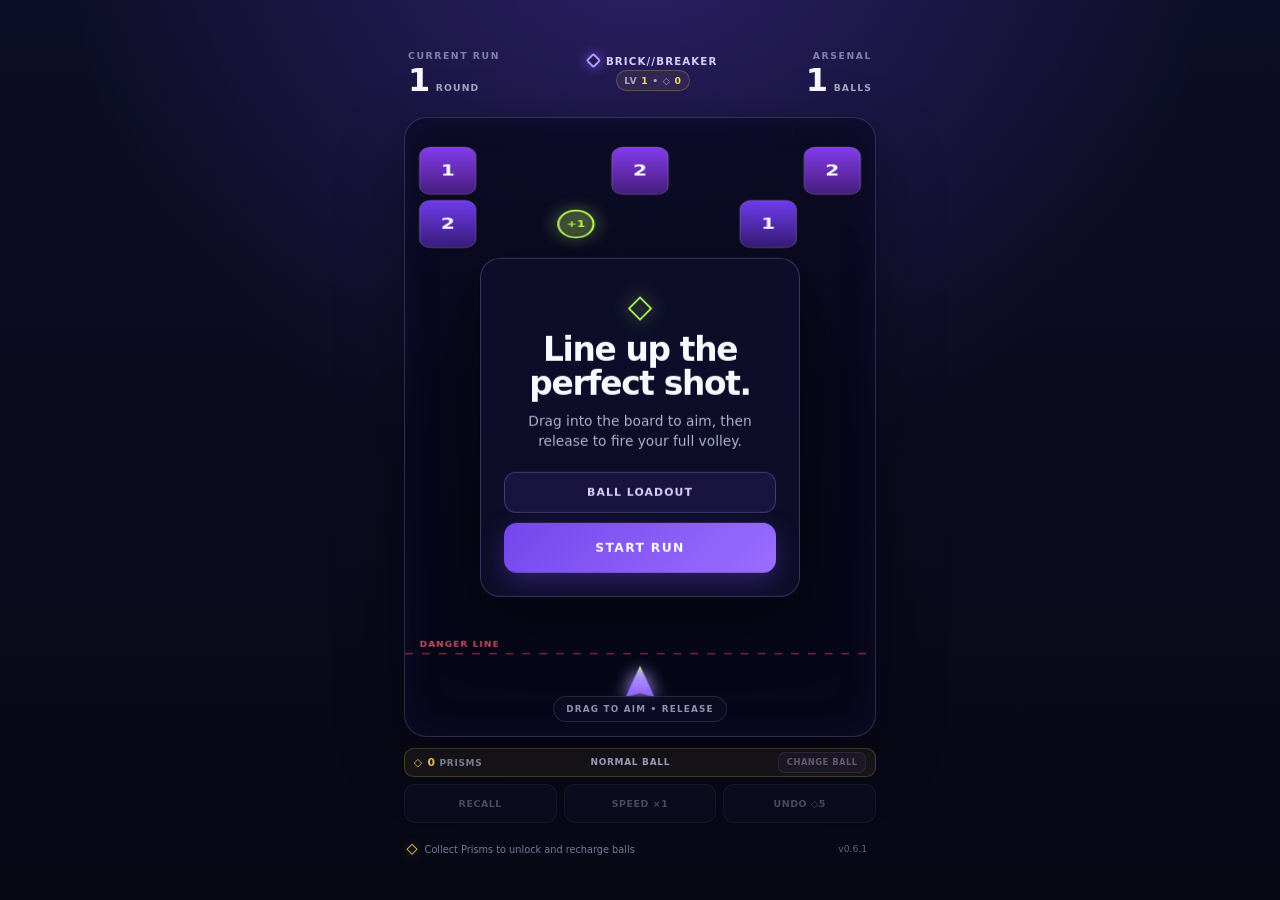
==== commit 53e4a6c5: "Update index.html" ====
--- a/index.html
+++ b/index.html
@@ -649,7 +649,7 @@
 
       <footer class="footer-bar">
         <p><span class="pickup-dot">◇</span> Collect Prisms to unlock and recharge balls</p>
-        <button id="version-button" class="version-button" aria-label="Version 0.6.0">v0.6.0</button>
+        <button id="version-button" class="version-button" aria-label="Version 0.6.1">v0.6.1</button>
       </footer>
     </main>
 
@@ -769,6 +769,8 @@
 const UNDO_COST = 5;
 const SPECIAL_DURATION = 3;
 const RECHARGE_COST = 5;
+const DEFAULT_SPEED_MULTIPLIER = 2;
+const FAST_SPEED_MULTIPLIER = 3;
 const BALL_COSTS = { normal: 0, ghost: 40, wrecking: 60, blast: 75 };
 
 function loadProgress() {
@@ -836,7 +838,7 @@
   rowsSincePrism: 0,
   bricksDestroyed: 0,
   rewardsAwarded: false,
-  speedMultiplier: 1,
+  speedMultiplier: DEFAULT_SPEED_MULTIPLIER,
   shotSnapshot: null,
   launchedThisVolley: 0,
   activeBallType: profile.activeBallType,
@@ -959,8 +961,9 @@
   const active = volleyIsActive();
   recallButton.disabled = !active;
   speedButton.disabled = !active;
-  speedButton.textContent = `SPEED ×${game.speedMultiplier}`;
-  speedButton.classList.toggle("active", game.speedMultiplier > 1);
+  const displayedSpeed = game.speedMultiplier === FAST_SPEED_MULTIPLIER ? 2 : 1;
+  speedButton.textContent = `SPEED ×${displayedSpeed}`;
+  speedButton.classList.toggle("active", displayedSpeed === 2);
   undoButton.disabled = !game.shotSnapshot || profile.prisms < UNDO_COST || game.state === "transition" || game.state === "gameover";
   ingameLoadoutButton.disabled = active || game.state === "transition" || game.state === "intro" || game.state === "gameover";
 }
@@ -1035,7 +1038,9 @@
 
 function cycleSpeed() {
   if (!volleyIsActive()) return;
-  game.speedMultiplier = game.speedMultiplier === 1 ? 2 : game.speedMultiplier === 2 ? 3 : 1;
+  game.speedMultiplier = game.speedMultiplier === DEFAULT_SPEED_MULTIPLIER
+    ? FAST_SPEED_MULTIPLIER
+    : DEFAULT_SPEED_MULTIPLIER;
   updateControlButtons();
 }
 
@@ -1220,7 +1225,7 @@
   game.rowsSincePrism = 0;
   game.bricksDestroyed = 0;
   game.rewardsAwarded = false;
-  game.speedMultiplier = 1;
+  game.speedMultiplier = DEFAULT_SPEED_MULTIPLIER;
   game.shotSnapshot = null;
   game.launchedThisVolley = 0;
   game.volleySpecialType = "normal";
@@ -1762,13 +1767,8 @@
       ctx.scale(pulse, pulse);
       ctx.shadowColor = "#ffd76a";
       ctx.shadowBlur = 20;
-      const prismGradient = ctx.createLinearGradient(-12, -20, 12, 20);
-      prismGradient.addColorStop(0, "#fff4a8");
-      prismGradient.addColorStop(0.45, "#ffd76a");
-      prismGradient.addColorStop(1, "#f29b38");
-      ctx.fillStyle = prismGradient;
-      ctx.strokeStyle = "#fff3a0";
-      ctx.lineWidth = 1.5;
+      ctx.strokeStyle = "#ffd76a";
+      ctx.lineWidth = 2.5;
       ctx.beginPath();
       ctx.moveTo(0, -22);
       ctx.lineTo(14, -3);
@@ -1777,10 +1777,9 @@
       ctx.lineTo(-8, 19);
       ctx.lineTo(-14, -3);
       ctx.closePath();
-      ctx.fill();
       ctx.stroke();
       ctx.shadowBlur = 0;
-      ctx.strokeStyle = "rgba(117, 67, 10, 0.55)";
+      ctx.strokeStyle = "rgba(255, 215, 106, 0.55)";
       ctx.lineWidth = 1;
       ctx.beginPath();
       ctx.moveTo(0, -20);
